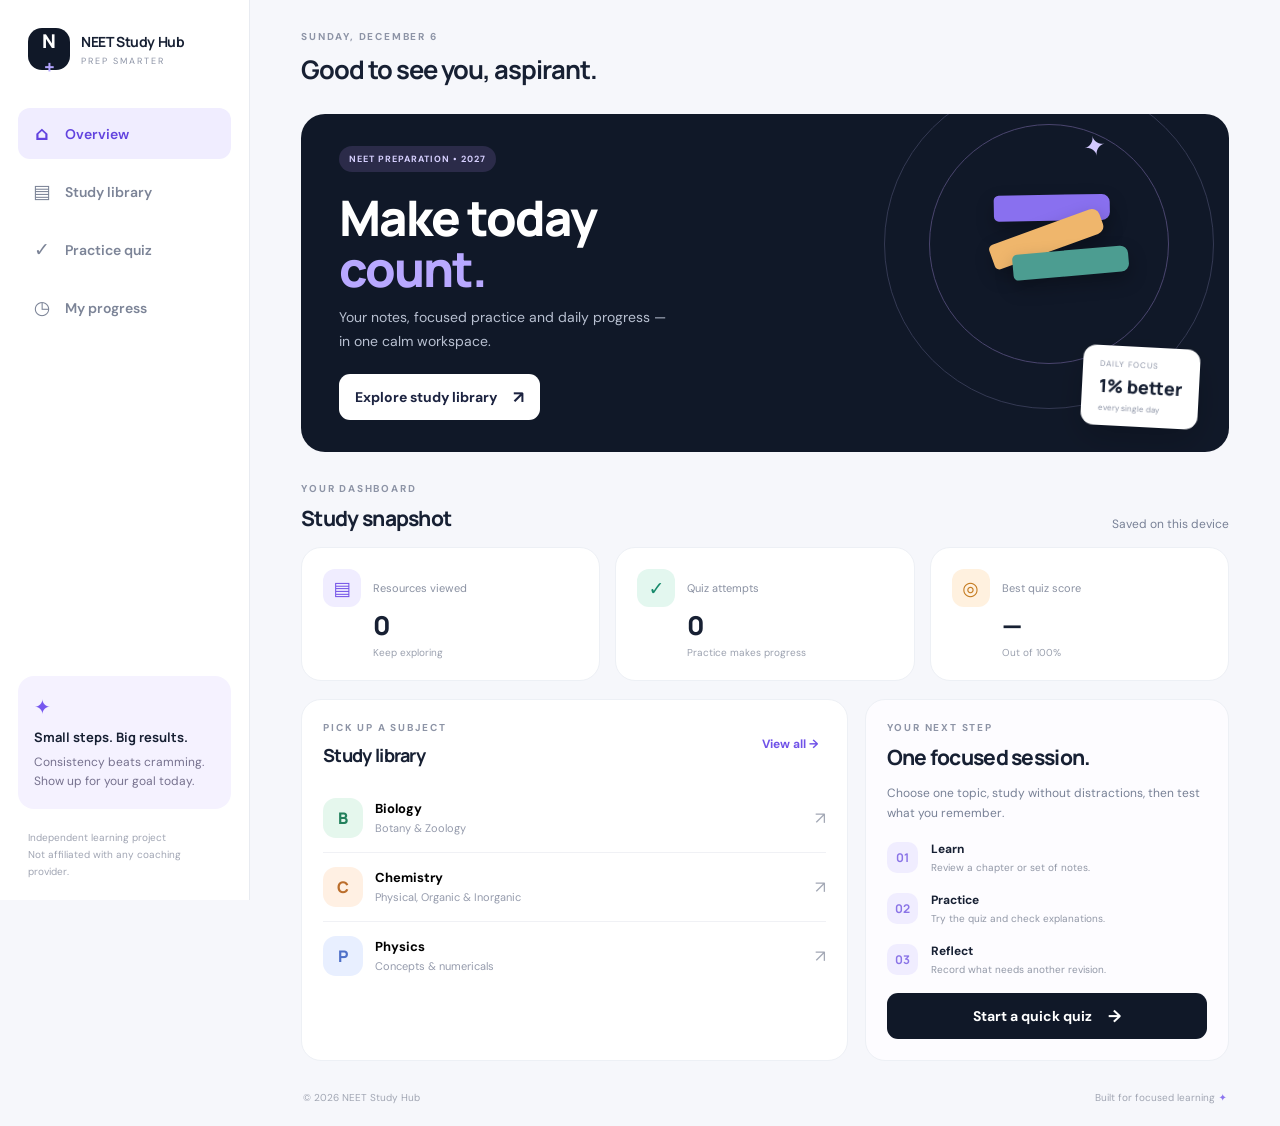
==== index.html @ 1fc7c832 "Add files via upload" ====
<!doctype html>
<html lang="en">
<head>
  <meta charset="utf-8">
  <meta name="viewport" content="width=device-width, initial-scale=1">
  <meta name="theme-color" content="#101828">
  <meta name="description" content="A focused NEET preparation hub for notes, practice and study progress.">
  <title>NEET Study Hub</title>
  <link rel="manifest" href="./manifest.webmanifest">
  <link rel="icon" href="./icon.svg" type="image/svg+xml">
  <link rel="stylesheet" href="./styles.css">
</head>
<body>
  <div class="app-shell">
    <aside class="sidebar">
      <a class="brand" href="#" aria-label="NEET Study Hub home">
        <span class="brand-mark">N<span>+</span></span>
        <span><strong>NEET Study Hub</strong><small>PREP SMARTER</small></span>
      </a>
      <nav class="side-nav" aria-label="Main navigation">
        <button class="nav-link active" data-view="home"><span>⌂</span> Overview</button>
        <button class="nav-link" data-view="library"><span>▤</span> Study library</button>
        <button class="nav-link" data-view="practice"><span>✓</span> Practice quiz</button>
        <button class="nav-link" data-view="progress"><span>◷</span> My progress</button>
      </nav>
      <div class="sidebar-note">
        <span class="note-icon">✦</span>
        <strong>Small steps. Big results.</strong>
        <p>Consistency beats cramming. Show up for your goal today.</p>
      </div>
      <div class="sidebar-footer">Independent learning project<br>Not affiliated with any coaching provider.</div>
    </aside>

    <main class="main">
      <header class="topbar">
        <div>
          <p class="eyebrow" id="today-label">YOUR STUDY SPACE</p>
          <h1 id="page-title">Good to see you, aspirant.</h1>
        </div>
        <button id="install-btn" class="button button-outline hidden" type="button">＋ Install app</button>
      </header>

      <section id="view-home" class="view">
        <div class="hero">
          <div class="hero-content">
            <span class="pill">NEET PREPARATION • 2027</span>
            <h2>Make today<br><em>count.</em></h2>
            <p>Your notes, focused practice and daily progress — in one calm workspace.</p>
            <button class="button button-light" data-go="library">Explore study library <span>↗</span></button>
          </div>
          <div class="hero-art" aria-hidden="true">
            <div class="orbit orbit-one"></div><div class="orbit orbit-two"></div>
            <div class="book-stack"><div class="book book-a"></div><div class="book book-b"></div><div class="book book-c"></div><div class="spark">✦</div></div>
            <div class="floating-card"><span>DAILY FOCUS</span><strong>1% better</strong><small>every single day</small></div>
          </div>
        </div>

        <div class="section-heading">
          <div><p class="eyebrow">YOUR DASHBOARD</p><h2>Study snapshot</h2></div>
          <span class="muted">Saved on this device</span>
        </div>
        <div class="stats-grid">
          <article class="stat-card"><span class="stat-icon purple">▤</span><span class="stat-label">Resources viewed</span><strong id="resources-count">0</strong><small>Keep exploring</small></article>
          <article class="stat-card"><span class="stat-icon green">✓</span><span class="stat-label">Quiz attempts</span><strong id="quiz-count">0</strong><small>Practice makes progress</small></article>
          <article class="stat-card"><span class="stat-icon orange">◎</span><span class="stat-label">Best quiz score</span><strong id="best-score">—</strong><small>Out of 100%</small></article>
        </div>

        <div class="content-grid">
          <section class="panel">
            <div class="panel-heading"><div><p class="eyebrow">PICK UP A SUBJECT</p><h2>Study library</h2></div><button class="text-button" data-go="library">View all →</button></div>
            <div class="subject-list">
              <button class="subject-row" data-subject="Biology"><span class="subject-symbol biology">B</span><span><strong>Biology</strong><small>Botany & Zoology</small></span><span class="row-arrow">↗</span></button>
              <button class="subject-row" data-subject="Chemistry"><span class="subject-symbol chemistry">C</span><span><strong>Chemistry</strong><small>Physical, Organic & Inorganic</small></span><span class="row-arrow">↗</span></button>
              <button class="subject-row" data-subject="Physics"><span class="subject-symbol physics">P</span><span><strong>Physics</strong><small>Concepts & numericals</small></span><span class="row-arrow">↗</span></button>
            </div>
          </section>
          <section class="panel focus-panel">
            <p class="eyebrow">YOUR NEXT STEP</p><h2>One focused session.</h2>
            <p class="muted">Choose one topic, study without distractions, then test what you remember.</p>
            <div class="focus-steps"><span>01</span><p><strong>Learn</strong><small>Review a chapter or set of notes.</small></p></div>
            <div class="focus-steps"><span>02</span><p><strong>Practice</strong><small>Try the quiz and check explanations.</small></p></div>
            <div class="focus-steps"><span>03</span><p><strong>Reflect</strong><small>Record what needs another revision.</small></p></div>
            <button class="button button-dark full" data-go="practice">Start a quick quiz <span>→</span></button>
          </section>
        </div>
      </section>

      <section id="view-library" class="view hidden">
        <div class="page-intro"><p class="eyebrow">LEARN AT YOUR PACE</p><h2>Study library</h2><p>Find notes and resources by subject. Demo entries are placeholders—add only materials you own or are permitted to share.</p></div>
        <div class="library-tools"><label class="search-box"><span>⌕</span><input id="resource-search" type="search" placeholder="Search chapters, notes, topics…" aria-label="Search resources"></label><select id="subject-filter" aria-label="Filter by subject"><option value="All">All subjects</option><option>Biology</option><option>Chemistry</option><option>Physics</option></select></div>
        <div id="resource-grid" class="resource-grid"></div>
        <div class="admin-hint"><strong>Want to add your own resources?</strong><p>This starter keeps demo resource details in <code>app.js</code>. In the next version, we can connect a secure admin upload panel and cloud storage.</p></div>
      </section>

      <section id="view-practice" class="view hidden">
        <div class="page-intro"><p class="eyebrow">CHECK YOUR UNDERSTANDING</p><h2>Practice quiz</h2><p>A short sample quiz with instant feedback. Questions are illustrative starter content, not an official NEET paper.</p></div>
        <div class="quiz-layout">
          <div class="panel quiz-panel">
            <div class="quiz-top"><span class="pill pill-soft" id="question-count">QUESTION 1 OF 3</span><span class="muted" id="quiz-progress-text">0 answered</span></div>
            <div class="progress-track"><div id="quiz-progress-bar"></div></div>
            <div id="quiz-area"></div>
          </div>
          <aside class="panel quiz-aside"><span class="stat-icon purple">✦</span><h3>Learn from every answer</h3><p class="muted">Read the explanation after answering. Understanding why an option is correct is more useful than memorising a score.</p><div class="quiz-rule"><span>+4</span> Correct answer</div><div class="quiz-rule"><span>−1</span> Incorrect answer</div><div class="quiz-rule"><span>0</span> Unanswered</div><p class="tiny muted">Scoring shown for practice only; adjust it to match the current exam pattern when creating your own test.</p></aside>
        </div>
      </section>

      <section id="view-progress" class="view hidden">
        <div class="page-intro"><p class="eyebrow">YOUR PERSONAL RECORD</p><h2>My progress</h2><p>Your demo progress is stored locally in this browser. It is not synced across devices yet.</p></div>
        <div class="stats-grid">
          <article class="stat-card"><span class="stat-label">Resources viewed</span><strong id="progress-resources">0</strong><small>Unique resources opened</small></article>
          <article class="stat-card"><span class="stat-label">Quiz attempts</span><strong id="progress-quizzes">0</strong><small>Completed quizzes</small></article>
          <article class="stat-card"><span class="stat-label">Best score</span><strong id="progress-best">—</strong><small>Highest practice score</small></article>
        </div>
        <section class="panel progress-panel"><div class="panel-heading"><div><p class="eyebrow">RECENT ACTIVITY</p><h2>Keep the streak going</h2></div><button id="reset-progress" class="text-button danger">Reset local progress</button></div><div id="activity-list" class="activity-list"></div></section>
      </section>

      <footer class="footer"><span>© <span id="year"></span> NEET Study Hub</span><span>Built for focused learning <b>✦</b></span></footer>
    </main>
  </div>
  <div id="toast" class="toast" role="status" aria-live="polite"></div>
  <script src="./app.js"></script>
</body>
</html>
---- styles.css ----
@import url('https://fonts.googleapis.com/css2?family=DM+Sans:wght@400;500;600;700&family=Manrope:wght@400;500;600;700;800&display=swap');
:root{--ink:#172033;--muted:#788196;--line:#e8ebf1;--paper:#f6f7fb;--purple:#7657ef;--navy:#101828;--green:#16896a;--radius:20px}
*{box-sizing:border-box}body{margin:0;background:var(--paper);color:var(--ink);font-family:'DM Sans',system-ui,sans-serif;font-size:14px}button,input,select{font:inherit}button{cursor:pointer}.app-shell{min-height:100vh;display:grid;grid-template-columns:250px minmax(0,1fr)}.sidebar{background:#fff;border-right:1px solid var(--line);padding:28px 18px 20px;display:flex;flex-direction:column;position:sticky;top:0;height:100vh}.brand{display:flex;align-items:center;gap:11px;text-decoration:none;color:var(--ink);padding:0 10px 38px}.brand-mark{width:42px;height:42px;border-radius:14px;background:var(--navy);color:#fff;display:grid;place-items:center;font-family:Manrope;font-size:19px;font-weight:800;position:relative}.brand-mark span{color:#b4a5ff}.brand strong{display:block;font-family:Manrope;font-size:14px;letter-spacing:-.4px}.brand small{display:block;font-size:9px;letter-spacing:2px;color:#8c93a5;margin-top:4px}.side-nav{display:grid;gap:7px}.nav-link{border:0;background:transparent;color:#7c8497;text-align:left;padding:13px 14px;border-radius:12px;display:flex;align-items:center;gap:13px;font-weight:600}.nav-link span{font-size:19px;width:20px;text-align:center}.nav-link:hover,.nav-link.active{background:#f0edff;color:#6243df}.sidebar-note{margin-top:auto;padding:18px 16px;background:#f5f2ff;border-radius:16px}.note-icon{color:var(--purple);font-size:20px}.sidebar-note strong{display:block;margin-top:8px;font-family:Manrope;font-size:13px}.sidebar-note p{font-size:12px;line-height:1.6;color:#76718e;margin:7px 0 0}.sidebar-footer{font-size:10px;line-height:1.7;color:#a0a5b3;padding:20px 10px 0}.main{min-width:0;padding:30px clamp(20px,4vw,58px) 22px;max-width:1600px;width:100%;margin:auto}.topbar{display:flex;justify-content:space-between;align-items:center;margin-bottom:27px;gap:14px}.eyebrow{font-size:10px;font-weight:700;letter-spacing:1.8px;color:#8d94a6;margin:0 0 9px}.topbar h1{font:700 clamp(21px,2vw,27px) Manrope;margin:0;letter-spacing:-1px}.hero{background:var(--navy);border-radius:24px;min-height:265px;padding:32px 38px;color:#fff;display:flex;position:relative;overflow:hidden}.hero-content{position:relative;z-index:2;max-width:420px}.pill{display:inline-flex;align-items:center;border-radius:100px;padding:7px 10px;background:#2b2b49;color:#d7d0ff;font-size:9px;font-weight:700;letter-spacing:1px}.hero h2{font:800 clamp(34px,4vw,49px)/1.05 Manrope;letter-spacing:-2px;margin:20px 0 11px}.hero h2 em{color:#b8a8ff;font-style:normal}.hero p{color:#b8c0d1;line-height:1.7;max-width:340px;margin:0 0 21px}.button{border:0;border-radius:11px;padding:12px 16px;font-weight:700;display:inline-flex;align-items:center;gap:16px;justify-content:center;transition:transform .15s,opacity .15s}.button:hover{transform:translateY(-1px)}.button-light{background:#fff;color:#1c2340}.button-dark{background:var(--navy);color:#fff}.button-outline{background:#fff;border:1px solid var(--line);color:var(--ink)}.button span{font-size:17px}.full{width:100%;margin-top:17px}.hero-art{position:absolute;inset:0 0 0 48%;overflow:hidden}.orbit{position:absolute;border:1px solid #343953;border-radius:50%;width:330px;height:330px;top:-35px;right:15px}.orbit-two{width:240px;height:240px;top:10px;right:60px;border-color:#4a456e}.book-stack{position:absolute;top:60px;right:100px;width:140px;height:130px;transform:rotate(-13deg)}.book{position:absolute;width:116px;height:26px;border-radius:5px 8px 8px 5px;box-shadow:0 8px 18px #0004}.book-a{background:#8970ef;top:20px;left:12px;transform:rotate(12deg)}.book-b{background:#efb66c;top:49px;left:0;transform:rotate(-7deg)}.book-c{background:#4c9d91;top:78px;left:18px;transform:rotate(8deg)}.spark{position:absolute;top:-35px;right:3px;color:#d4c9ff;font-size:27px}.floating-card{position:absolute;right:30px;bottom:25px;background:#fff;color:var(--ink);border-radius:13px;padding:13px 17px;box-shadow:0 12px 35px #0003;transform:rotate(3deg)}.floating-card span,.floating-card small{display:block;font-size:8px;letter-spacing:1px;color:#8c93a5}.floating-card strong{display:block;font:800 18px Manrope;margin:5px 0}.floating-card small{letter-spacing:0}.section-heading,.panel-heading{display:flex;align-items:end;justify-content:space-between;gap:15px}.section-heading{margin:30px 0 15px}.section-heading h2,.panel h2,.page-intro h2{font:750 21px Manrope;letter-spacing:-.7px;margin:0}.muted{color:var(--muted);font-size:12px}.stats-grid{display:grid;grid-template-columns:repeat(3,minmax(0,1fr));gap:15px}.stat-card,.panel{background:#fff;border:1px solid #edf0f5;border-radius:var(--radius);padding:21px}.stat-card{display:grid;grid-template-columns:38px 1fr;column-gap:12px;align-items:center}.stat-icon{width:38px;height:38px;border-radius:12px;display:grid;place-items:center;font-size:19px}.purple{background:#f0edff;color:#7757e8}.green{background:#e3f7ef;color:#16896a}.orange{background:#fff1df;color:#c47b20}.stat-label{font-size:11px;color:#8a91a2}.stat-card strong{font:800 26px Manrope;grid-column:2;line-height:1.2;margin-top:3px}.stat-card small{font-size:10px;color:#9ba1af;grid-column:2;margin-top:4px}.content-grid{display:grid;grid-template-columns:1.2fr .8fr;gap:17px;margin-top:18px}.panel-heading{align-items:center;margin-bottom:17px}.panel-heading h2{font-size:18px}.text-button{border:0;background:transparent;color:#7052e8;font-weight:700;font-size:12px;padding:8px}.subject-list{display:grid}.subject-row{border:0;border-top:1px solid #f0f1f5;background:#fff;padding:14px 0;display:flex;align-items:center;gap:12px;text-align:left}.subject-row:first-child{border-top:0}.subject-symbol{width:40px;height:40px;border-radius:13px;display:grid;place-items:center;font:800 16px Manrope}.biology{background:#e5f7ed;color:#23805c}.chemistry{background:#fff0e3;color:#bb6e2c}.physics{background:#e8efff;color:#4e70c8}.subject-row strong,.subject-row small{display:block}.subject-row strong{font-size:13px}.subject-row small{font-size:11px;color:#959bac;margin-top:4px}.row-arrow{margin-left:auto;color:#a3a8b5;font-size:17px}.focus-panel{background:#fdfcff}.focus-panel h2{font-size:21px;margin:4px 0 9px}.focus-panel>p:not(.eyebrow){line-height:1.7}.focus-steps{display:flex;align-items:center;gap:13px;margin-top:18px}.focus-steps>span{font:700 12px Manrope;color:#8a74e7;background:#f0edff;width:31px;height:31px;display:grid;place-items:center;border-radius:10px}.focus-steps p{margin:0}.focus-steps strong,.focus-steps small{display:block}.focus-steps strong{font-size:12px}.focus-steps small{font-size:10px;color:#9298a7;margin-top:4px}.footer{display:flex;justify-content:space-between;gap:12px;color:#a1a6b3;font-size:10px;padding:30px 2px 0}.footer b{color:#8c75ee}.hidden{display:none!important}.page-intro{margin:8px 0 23px}.page-intro h2{font-size:30px;letter-spacing:-1.2px}.page-intro>p:last-child{color:#858da0;line-height:1.7;max-width:650px}.library-tools{display:flex;gap:12px;margin-bottom:18px}.search-box{display:flex;align-items:center;gap:10px;background:#fff;border:1px solid var(--line);border-radius:12px;padding:0 14px;flex:1;color:#858da0}.search-box input{border:0;outline:0;width:100%;padding:13px 0;background:transparent;color:var(--ink)}select{background:#fff;border:1px solid var(--line);border-radius:12px;padding:0 14px;color:#606a7f}.resource-grid{display:grid;grid-template-columns:repeat(3,minmax(0,1fr));gap:15px}.resource-card{background:#fff;border:1px solid #edf0f5;border-radius:17px;padding:19px;display:flex;flex-direction:column;min-height:210px}.resource-card .resource-icon{width:43px;height:43px;border-radius:13px;display:grid;place-items:center;font-size:20px;background:#f0edff;color:#7556e8;margin-bottom:18px}.resource-card h3{font:700 15px Manrope;margin:0 0 7px}.resource-card p{color:#858da0;font-size:12px;line-height:1.6;margin:0 0 15px}.resource-meta{display:flex;justify-content:space-between;align-items:center;margin-top:auto;padding-top:10px}.tag{background:#f2f4f8;color:#6f788c;border-radius:100px;padding:5px 8px;font-size:9px;font-weight:700}.resource-open{border:0;background:transparent;color:#6f50e5;font-size:12px;font-weight:700}.admin-hint{background:#eeefff;border-radius:14px;padding:17px 20px;margin-top:20px;color:#4c4775}.admin-hint p{font-size:12px;line-height:1.6;margin:6px 0 0}.admin-hint code{background:#fff;padding:2px 5px;border-radius:5px}.quiz-layout{display:grid;grid-template-columns:minmax(0,1fr) 260px;gap:16px}.quiz-panel{padding:26px}.quiz-top{display:flex;justify-content:space-between;align-items:center}.pill-soft{background:#f0edff;color:#6f50df}.progress-track{height:5px;background:#eff0f5;border-radius:10px;margin:15px 0 25px;overflow:hidden}.progress-track div{height:100%;background:#8062ed;width:0;transition:width .2s}.question-kicker{font-size:11px;color:#8a91a3;font-weight:700;letter-spacing:1px}.question-title{font:750 21px/1.5 Manrope;margin:12px 0 22px;letter-spacing:-.5px}.option-list{display:grid;gap:10px}.option-button{border:1px solid #e8ebf1;background:#fff;border-radius:12px;padding:13px 15px;display:flex;align-items:center;gap:12px;text-align:left;color:#333c50}.option-button .option-letter{width:28px;height:28px;border-radius:9px;background:#f4f5f9;display:grid;place-items:center;font-weight:700;font-size:11px}.option-button:hover{border-color:#a99af6}.option-button.selected{border-color:#8062ed;background:#f6f3ff}.option-button.correct{border-color:#52b58c;background:#edfbf4}.option-button.incorrect{border-color:#e28d8d;background:#fff2f2}.explanation{margin-top:17px;background:#f6f7fb;border-radius:12px;padding:14px;font-size:12px;line-height:1.7;color:#6c7487}.quiz-actions{display:flex;justify-content:space-between;gap:10px;margin-top:20px}.quiz-aside h3{font:750 17px Manrope;margin:16px 0 9px}.quiz-aside p{line-height:1.7}.quiz-rule{border-top:1px solid #f0f1f5;padding:12px 0;color:#7b8395;font-size:12px}.quiz-rule span{font-weight:800;color:#1d2940;display:inline-block;width:42px}.tiny{font-size:10px!important}.progress-panel{margin-top:18px}.activity-list{display:grid}.activity-item{display:flex;gap:12px;align-items:center;padding:14px 0;border-top:1px solid #f0f1f5}.activity-item:first-child{border-top:0}.activity-dot{width:34px;height:34px;border-radius:11px;background:#f0edff;color:#7355e6;display:grid;place-items:center}.activity-item strong,.activity-item small{display:block}.activity-item strong{font-size:12px}.activity-item small{font-size:10px;color:#9097a7;margin-top:4px}.danger{color:#c44e5b}.toast{position:fixed;bottom:22px;left:50%;transform:translate(-50%,20px);opacity:0;pointer-events:none;background:#172033;color:#fff;padding:12px 18px;border-radius:12px;box-shadow:0 10px 35px #0002;transition:.2s;z-index:20;font-size:12px}.toast.show{opacity:1;transform:translate(-50%,0)}.empty-state{grid-column:1/-1;background:#fff;border:1px dashed #dfe3ed;border-radius:16px;padding:30px;text-align:center;color:#858da0}
@media(max-width:1050px){.app-shell{grid-template-columns:210px minmax(0,1fr)}.sidebar{padding-inline:12px}.hero-art{left:45%;opacity:.8}.content-grid{grid-template-columns:1fr}.resource-grid{grid-template-columns:repeat(2,minmax(0,1fr))}}
@media(max-width:760px){.app-shell{display:block}.sidebar{height:auto;position:sticky;z-index:10;top:0;padding:11px 14px;border-right:0;border-bottom:1px solid var(--line);display:block}.brand{padding:0;gap:9px}.brand-mark{width:36px;height:36px;border-radius:11px}.brand strong{font-size:13px}.brand small{font-size:8px}.side-nav{display:flex;overflow:auto;gap:5px;padding-top:11px}.nav-link{white-space:nowrap;padding:9px 11px;font-size:11px;gap:7px}.nav-link span{font-size:15px;width:auto}.sidebar-note,.sidebar-footer{display:none}.main{padding:22px 15px}.topbar{margin-bottom:20px}.topbar h1{font-size:21px}.hero{padding:25px 23px;min-height:270px}.hero-content{max-width:100%}.hero h2{font-size:38px}.hero p{max-width:290px;font-size:12px}.hero-art{left:48%;opacity:.25}.floating-card{display:none}.stats-grid{gap:9px}.stat-card{padding:13px 10px;grid-template-columns:1fr;gap:7px;border-radius:15px}.stat-icon{width:31px;height:31px;font-size:15px}.stat-label{font-size:10px;min-height:26px}.stat-card strong,.stat-card small{grid-column:1}.stat-card strong{font-size:22px}.stat-card small{font-size:9px}.section-heading{margin-top:24px}.section-heading h2{font-size:19px}.section-heading>.muted{display:none}.panel{padding:17px;border-radius:17px}.content-grid{gap:12px}.resource-grid{grid-template-columns:1fr}.resource-card{min-height:185px}.library-tools{flex-direction:column}.search-box{min-height:44px}select{height:44px}.quiz-layout{grid-template-columns:1fr}.quiz-aside{order:2}.quiz-panel{padding:18px}.question-title{font-size:18px}.page-intro h2{font-size:27px}.footer{padding-top:23px}.footer span:last-child{display:none}}
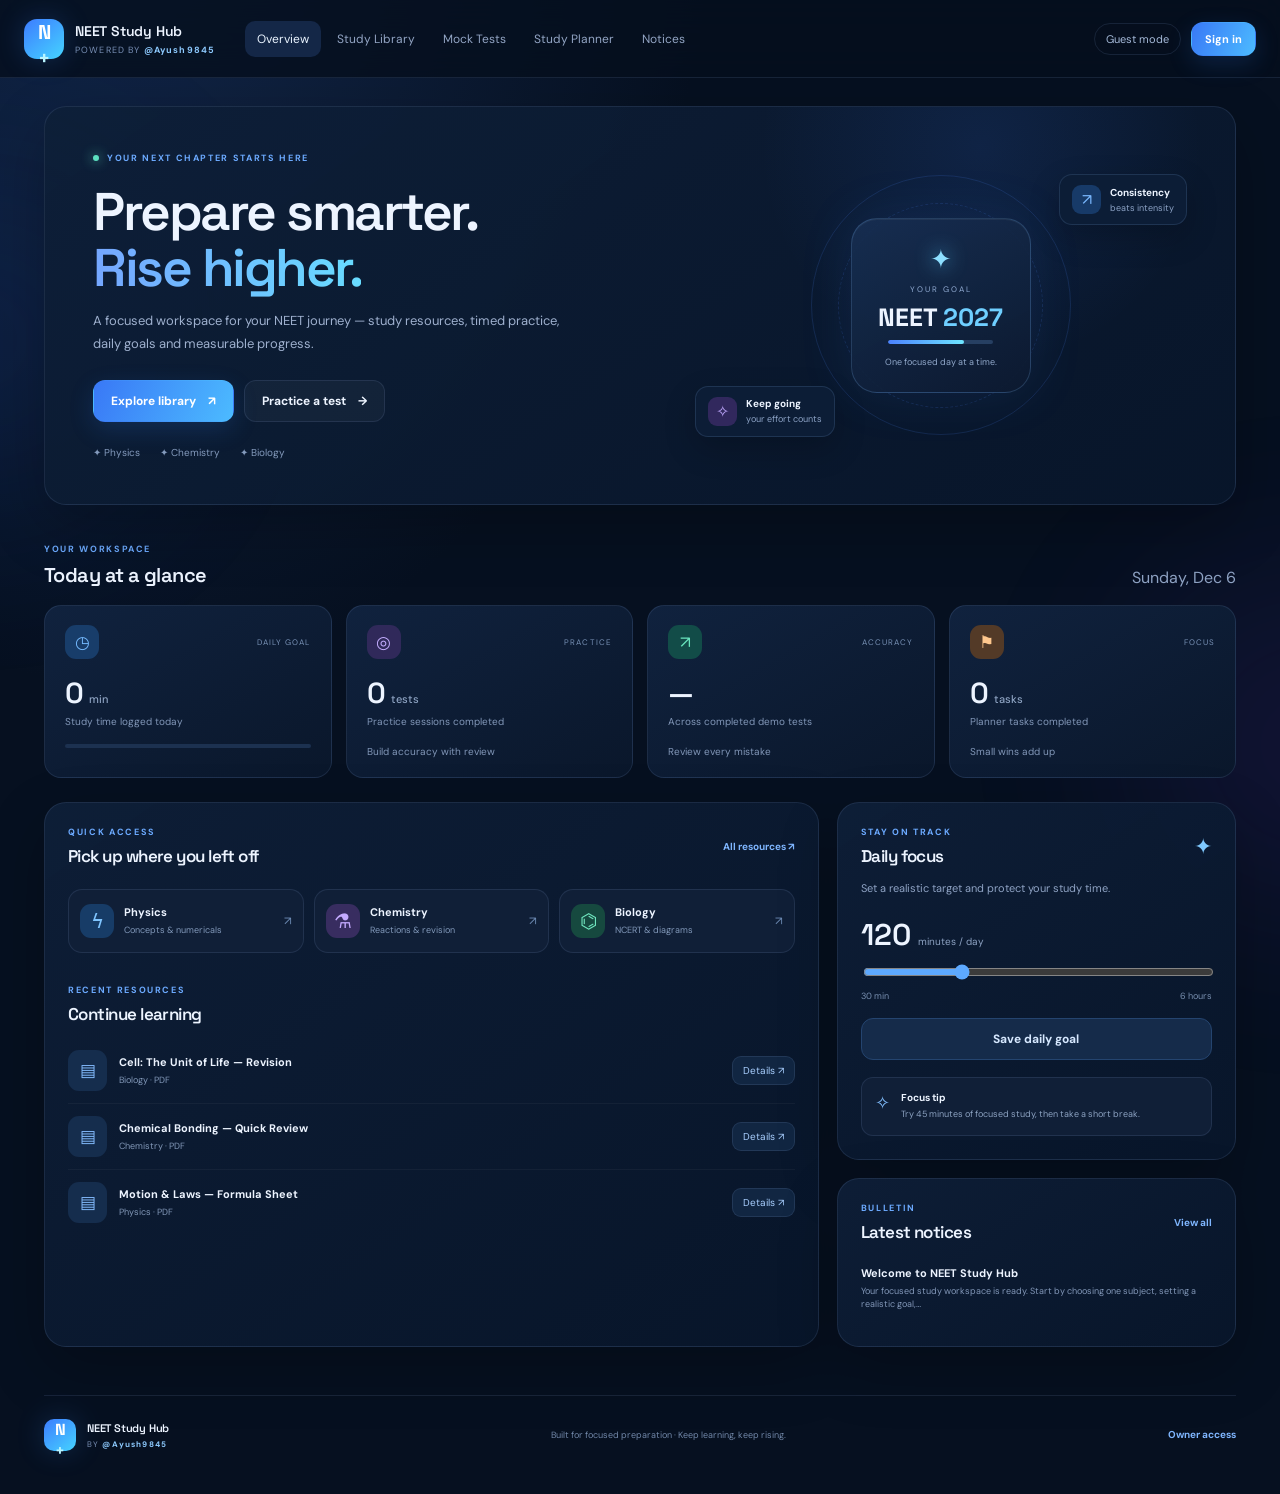
==== commit 679b0dff: "Add files via upload" ====
--- a/index.html
+++ b/index.html
@@ -2,122 +2,110 @@
 <html lang="en">
 <head>
   <meta charset="utf-8">
-  <meta name="viewport" content="width=device-width, initial-scale=1">
-  <meta name="theme-color" content="#101828">
-  <meta name="description" content="A focused NEET preparation hub for notes, practice and study progress.">
-  <title>NEET Study Hub</title>
-  <link rel="manifest" href="./manifest.webmanifest">
-  <link rel="icon" href="./icon.svg" type="image/svg+xml">
-  <link rel="stylesheet" href="./styles.css">
+  <meta name="viewport" content="width=device-width, initial-scale=1, viewport-fit=cover">
+  <meta name="theme-color" content="#071225">
+  <meta name="description" content="NEET Study Hub — resources, mock tests, planning and progress.">
+  <title>NEET Study Hub | @Ayush9845</title>
+  <link rel="manifest" href="/manifest.webmanifest">
+  <link rel="icon" href="/icon.svg" type="image/svg+xml">
+  <link rel="stylesheet" href="/styles.css">
 </head>
 <body>
-  <div class="app-shell">
-    <aside class="sidebar">
-      <a class="brand" href="#" aria-label="NEET Study Hub home">
-        <span class="brand-mark">N<span>+</span></span>
-        <span><strong>NEET Study Hub</strong><small>PREP SMARTER</small></span>
-      </a>
-      <nav class="side-nav" aria-label="Main navigation">
-        <button class="nav-link active" data-view="home"><span>⌂</span> Overview</button>
-        <button class="nav-link" data-view="library"><span>▤</span> Study library</button>
-        <button class="nav-link" data-view="practice"><span>✓</span> Practice quiz</button>
-        <button class="nav-link" data-view="progress"><span>◷</span> My progress</button>
-      </nav>
-      <div class="sidebar-note">
-        <span class="note-icon">✦</span>
-        <strong>Small steps. Big results.</strong>
-        <p>Consistency beats cramming. Show up for your goal today.</p>
+  <div class="ambient ambient-a"></div><div class="ambient ambient-b"></div>
+  <header class="topbar">
+    <a class="brand" href="#" aria-label="NEET Study Hub home">
+      <span class="brand-mark">N<span>+</span></span>
+      <span><strong>NEET Study Hub</strong><small>POWERED BY <b>@Ayush9845</b></small></span>
+    </a>
+    <button id="mobileMenu" class="icon-btn mobile-menu" aria-label="Open navigation">☰</button>
+    <nav id="nav" class="nav">
+      <button class="nav-link active" data-view="dashboard">Overview</button>
+      <button class="nav-link" data-view="library">Study Library</button>
+      <button class="nav-link" data-view="tests">Mock Tests</button>
+      <button class="nav-link" data-view="planner">Study Planner</button>
+      <button class="nav-link" data-view="notices">Notices</button>
+    </nav>
+    <div class="top-actions"><span id="userPill" class="user-pill">Guest mode</span><button id="authBtn" class="btn btn-primary btn-sm">Sign in</button></div>
+  </header>
+
+  <main class="shell">
+    <section class="hero panel">
+      <div class="hero-copy">
+        <div class="eyebrow"><span class="live-dot"></span> YOUR NEXT CHAPTER STARTS HERE</div>
+        <h1>Prepare smarter.<br><span>Rise higher.</span></h1>
+        <p>A focused workspace for your NEET journey — study resources, timed practice, daily goals and measurable progress.</p>
+        <div class="hero-actions"><button class="btn btn-primary" data-go="library">Explore library <span>↗</span></button><button class="btn btn-ghost" data-go="tests">Practice a test <span>→</span></button></div>
+        <div class="hero-meta"><span>✦ Physics</span><span>✦ Chemistry</span><span>✦ Biology</span></div>
       </div>
-      <div class="sidebar-footer">Independent learning project<br>Not affiliated with any coaching provider.</div>
-    </aside>
+      <div class="hero-visual">
+        <div class="orbit orbit-one"></div><div class="orbit orbit-two"></div>
+        <div class="core-card"><div class="core-symbol">✦</div><div class="core-label">YOUR GOAL</div><div class="core-number">NEET <span>2027</span></div><div class="core-line"><span></span></div><small>One focused day at a time.</small></div>
+        <div class="float-chip chip-top"><span class="chip-icon blue">↗</span><span><b>Consistency</b><small>beats intensity</small></span></div>
+        <div class="float-chip chip-bottom"><span class="chip-icon violet">✧</span><span><b>Keep going</b><small>your effort counts</small></span></div>
+      </div>
+    </section>
 
-    <main class="main">
-      <header class="topbar">
-        <div>
-          <p class="eyebrow" id="today-label">YOUR STUDY SPACE</p>
-          <h1 id="page-title">Good to see you, aspirant.</h1>
+    <section class="section-head"><div><div class="eyebrow">YOUR WORKSPACE</div><h2>Today at a glance</h2></div><span class="muted" id="todayLabel"></span></section>
+    <section class="stats-grid">
+      <article class="stat-card"><div class="stat-top"><span class="stat-icon blue">◷</span><span class="trend">DAILY GOAL</span></div><div class="stat-value"><span id="studyMinutes">0</span><small>min</small></div><div class="stat-caption">Study time logged today</div><div class="mini-progress"><span id="goalProgress"></span></div></article>
+      <article class="stat-card"><div class="stat-top"><span class="stat-icon purple">◎</span><span class="trend">PRACTICE</span></div><div class="stat-value"><span id="testsTaken">0</span><small>tests</small></div><div class="stat-caption">Practice sessions completed</div><div class="stat-foot">Build accuracy with review</div></article>
+      <article class="stat-card"><div class="stat-top"><span class="stat-icon green">↗</span><span class="trend">ACCURACY</span></div><div class="stat-value"><span id="accuracy">—</span><small id="accuracySuffix"></small></div><div class="stat-caption">Across completed demo tests</div><div class="stat-foot">Review every mistake</div></article>
+      <article class="stat-card"><div class="stat-top"><span class="stat-icon orange">⚑</span><span class="trend">FOCUS</span></div><div class="stat-value"><span id="tasksDone">0</span><small>tasks</small></div><div class="stat-caption">Planner tasks completed</div><div class="stat-foot">Small wins add up</div></article>
+    </section>
+
+    <section class="content-grid">
+      <article class="panel main-panel">
+        <div class="panel-heading"><div><div class="eyebrow">QUICK ACCESS</div><h2>Pick up where you left off</h2></div><button class="text-btn" data-go="library">All resources ↗</button></div>
+        <div class="subject-grid">
+          <button class="subject-card physics" data-subject="Physics"><span class="subject-glyph">ϟ</span><span><b>Physics</b><small>Concepts & numericals</small></span><span class="subject-arrow">↗</span></button>
+          <button class="subject-card chemistry" data-subject="Chemistry"><span class="subject-glyph">⚗</span><span><b>Chemistry</b><small>Reactions & revision</small></span><span class="subject-arrow">↗</span></button>
+          <button class="subject-card biology" data-subject="Biology"><span class="subject-glyph">⌬</span><span><b>Biology</b><small>NCERT & diagrams</small></span><span class="subject-arrow">↗</span></button>
         </div>
-        <button id="install-btn" class="button button-outline hidden" type="button">＋ Install app</button>
-      </header>
+        <div class="panel-heading lower-heading"><div><div class="eyebrow">RECENT RESOURCES</div><h2>Continue learning</h2></div></div>
+        <div id="recentResources" class="resource-list"></div>
+      </article>
+      <aside class="side-stack">
+        <article class="panel focus-panel"><div class="panel-heading"><div><div class="eyebrow">STAY ON TRACK</div><h2>Daily focus</h2></div><span class="sparkle">✦</span></div><p class="muted">Set a realistic target and protect your study time.</p><div class="goal-number"><strong id="goalText">120</strong><span>minutes / day</span></div><input id="goalSlider" type="range" min="30" max="360" step="15" value="120" aria-label="Daily study goal"><div class="range-labels"><span>30 min</span><span>6 hours</span></div><button id="saveGoal" class="btn btn-secondary full">Save daily goal</button><div class="focus-tip"><span>✧</span><span><b>Focus tip</b><small>Try 45 minutes of focused study, then take a short break.</small></span></div></article>
+        <article class="panel notice-panel"><div class="panel-heading"><div><div class="eyebrow">BULLETIN</div><h2>Latest notices</h2></div><button class="text-btn" data-go="notices">View all</button></div><div id="noticePreview"></div></article>
+      </aside>
+    </section>
 
-      <section id="view-home" class="view">
-        <div class="hero">
-          <div class="hero-content">
-            <span class="pill">NEET PREPARATION • 2027</span>
-            <h2>Make today<br><em>count.</em></h2>
-            <p>Your notes, focused practice and daily progress — in one calm workspace.</p>
-            <button class="button button-light" data-go="library">Explore study library <span>↗</span></button>
-          </div>
-          <div class="hero-art" aria-hidden="true">
-            <div class="orbit orbit-one"></div><div class="orbit orbit-two"></div>
-            <div class="book-stack"><div class="book book-a"></div><div class="book book-b"></div><div class="book book-c"></div><div class="spark">✦</div></div>
-            <div class="floating-card"><span>DAILY FOCUS</span><strong>1% better</strong><small>every single day</small></div>
-          </div>
-        </div>
+    <section id="view-library" class="view-section hidden">
+      <div class="section-head"><div><div class="eyebrow">LEARN AT YOUR PACE</div><h2>Study library</h2><p class="muted">Browse authorized notes, books and lecture resources.</p></div><button id="adminUploadBtn" class="btn btn-secondary hidden">＋ Add resource</button></div>
+      <div class="filter-bar"><label class="searchbox"><span>⌕</span><input id="resourceSearch" placeholder="Search resources..." type="search"></label><select id="subjectFilter" aria-label="Filter by subject"><option value="all">All subjects</option><option>Physics</option><option>Chemistry</option><option>Biology</option><option>General</option></select><select id="typeFilter" aria-label="Filter by type"><option value="all">All formats</option><option value="pdf">PDF</option><option value="epub">EPUB</option><option value="video">Video</option><option value="link">Link</option></select></div>
+      <div id="libraryGrid" class="library-grid"></div>
+      <div id="emptyLibrary" class="empty-state hidden"><span>⌕</span><h3>No resources found</h3><p>Try another search or filter. Owner-uploaded resources will appear here.</p></div>
+    </section>
 
-        <div class="section-heading">
-          <div><p class="eyebrow">YOUR DASHBOARD</p><h2>Study snapshot</h2></div>
-          <span class="muted">Saved on this device</span>
-        </div>
-        <div class="stats-grid">
-          <article class="stat-card"><span class="stat-icon purple">▤</span><span class="stat-label">Resources viewed</span><strong id="resources-count">0</strong><small>Keep exploring</small></article>
-          <article class="stat-card"><span class="stat-icon green">✓</span><span class="stat-label">Quiz attempts</span><strong id="quiz-count">0</strong><small>Practice makes progress</small></article>
-          <article class="stat-card"><span class="stat-icon orange">◎</span><span class="stat-label">Best quiz score</span><strong id="best-score">—</strong><small>Out of 100%</small></article>
-        </div>
+    <section id="view-tests" class="view-section hidden">
+      <div class="section-head"><div><div class="eyebrow">PRACTICE WITH PURPOSE</div><h2>Mock test centre</h2><p class="muted">Start with the included sample quiz. Add your own question bank as you grow.</p></div></div>
+      <div class="test-layout"><article class="panel test-intro"><div class="test-emblem">✦</div><div class="eyebrow">QUICK PRACTICE</div><h2>NEET warm-up</h2><p class="muted">A short sample set to demonstrate question navigation, scoring and answer review.</p><div class="test-facts"><span>◷ <b>5 questions</b></span><span>◎ <b>Mixed subjects</b></span><span>✓ <b>Instant review</b></span></div><button id="startTest" class="btn btn-primary">Start practice test →</button><p class="fine-print">Sample questions are illustrative, not an official NEET paper.</p></article><article class="panel test-history"><div class="panel-heading"><div><div class="eyebrow">YOUR ACTIVITY</div><h2>Recent attempts</h2></div></div><div id="testHistory"></div></article></div>
+      <div id="quizPanel" class="panel quiz-panel hidden"></div>
+    </section>
 
-        <div class="content-grid">
-          <section class="panel">
-            <div class="panel-heading"><div><p class="eyebrow">PICK UP A SUBJECT</p><h2>Study library</h2></div><button class="text-button" data-go="library">View all →</button></div>
-            <div class="subject-list">
-              <button class="subject-row" data-subject="Biology"><span class="subject-symbol biology">B</span><span><strong>Biology</strong><small>Botany & Zoology</small></span><span class="row-arrow">↗</span></button>
-              <button class="subject-row" data-subject="Chemistry"><span class="subject-symbol chemistry">C</span><span><strong>Chemistry</strong><small>Physical, Organic & Inorganic</small></span><span class="row-arrow">↗</span></button>
-              <button class="subject-row" data-subject="Physics"><span class="subject-symbol physics">P</span><span><strong>Physics</strong><small>Concepts & numericals</small></span><span class="row-arrow">↗</span></button>
-            </div>
-          </section>
-          <section class="panel focus-panel">
-            <p class="eyebrow">YOUR NEXT STEP</p><h2>One focused session.</h2>
-            <p class="muted">Choose one topic, study without distractions, then test what you remember.</p>
-            <div class="focus-steps"><span>01</span><p><strong>Learn</strong><small>Review a chapter or set of notes.</small></p></div>
-            <div class="focus-steps"><span>02</span><p><strong>Practice</strong><small>Try the quiz and check explanations.</small></p></div>
-            <div class="focus-steps"><span>03</span><p><strong>Reflect</strong><small>Record what needs another revision.</small></p></div>
-            <button class="button button-dark full" data-go="practice">Start a quick quiz <span>→</span></button>
-          </section>
-        </div>
-      </section>
+    <section id="view-planner" class="view-section hidden">
+      <div class="section-head"><div><div class="eyebrow">MAKE IT HAPPEN</div><h2>Study planner</h2><p class="muted">Plan the next action, then mark it done.</p></div></div>
+      <div class="planner-layout"><article class="panel"><div class="panel-heading"><div><div class="eyebrow">TODAY'S PLAN</div><h2>Your task list</h2></div><span id="taskCount" class="user-pill">0 tasks</span></div><form id="taskForm" class="task-form"><input id="taskInput" required maxlength="120" placeholder="e.g. Revise human physiology"><select id="taskSubject"><option>Biology</option><option>Physics</option><option>Chemistry</option><option>General</option></select><button class="btn btn-primary" type="submit">Add task</button></form><div id="taskList" class="task-list"></div></article><article class="panel analytics-panel"><div class="eyebrow">YOUR CONSISTENCY</div><h2>Study activity</h2><p class="muted">Your saved study minutes and completed tasks.</p><div id="activityBars" class="activity-bars"></div><div class="analytics-note"><span class="stat-icon blue">↗</span><span><b>Progress over perfection</b><small>Your progress is saved on this device until you sign in to sync it.</small></span></div><form id="logStudyForm" class="log-form"><label for="logMinutes">Log a study session</label><div><input id="logMinutes" type="number" min="5" max="600" value="45" required><span>minutes</span><button class="btn btn-secondary" type="submit">Add session</button></div></form></article></div>
+    </section>
 
-      <section id="view-library" class="view hidden">
-        <div class="page-intro"><p class="eyebrow">LEARN AT YOUR PACE</p><h2>Study library</h2><p>Find notes and resources by subject. Demo entries are placeholders—add only materials you own or are permitted to share.</p></div>
-        <div class="library-tools"><label class="search-box"><span>⌕</span><input id="resource-search" type="search" placeholder="Search chapters, notes, topics…" aria-label="Search resources"></label><select id="subject-filter" aria-label="Filter by subject"><option value="All">All subjects</option><option>Biology</option><option>Chemistry</option><option>Physics</option></select></div>
-        <div id="resource-grid" class="resource-grid"></div>
-        <div class="admin-hint"><strong>Want to add your own resources?</strong><p>This starter keeps demo resource details in <code>app.js</code>. In the next version, we can connect a secure admin upload panel and cloud storage.</p></div>
-      </section>
+    <section id="view-notices" class="view-section hidden">
+      <div class="section-head"><div><div class="eyebrow">STAY INFORMED</div><h2>Announcements & notices</h2><p class="muted">Updates for the NEET Study Hub community.</p></div><button id="adminNoticeBtn" class="btn btn-secondary hidden">＋ Post notice</button></div>
+      <div id="noticeList" class="notice-list"></div>
+    </section>
 
-      <section id="view-practice" class="view hidden">
-        <div class="page-intro"><p class="eyebrow">CHECK YOUR UNDERSTANDING</p><h2>Practice quiz</h2><p>A short sample quiz with instant feedback. Questions are illustrative starter content, not an official NEET paper.</p></div>
-        <div class="quiz-layout">
-          <div class="panel quiz-panel">
-            <div class="quiz-top"><span class="pill pill-soft" id="question-count">QUESTION 1 OF 3</span><span class="muted" id="quiz-progress-text">0 answered</span></div>
-            <div class="progress-track"><div id="quiz-progress-bar"></div></div>
-            <div id="quiz-area"></div>
-          </div>
-          <aside class="panel quiz-aside"><span class="stat-icon purple">✦</span><h3>Learn from every answer</h3><p class="muted">Read the explanation after answering. Understanding why an option is correct is more useful than memorising a score.</p><div class="quiz-rule"><span>+4</span> Correct answer</div><div class="quiz-rule"><span>−1</span> Incorrect answer</div><div class="quiz-rule"><span>0</span> Unanswered</div><p class="tiny muted">Scoring shown for practice only; adjust it to match the current exam pattern when creating your own test.</p></aside>
-        </div>
-      </section>
+    <section id="view-admin" class="view-section hidden">
+      <div class="section-head"><div><div class="eyebrow">OWNER WORKSPACE</div><h2>Manage your hub</h2><p class="muted">Only the authenticated owner can publish resources and notices.</p></div><span class="owner-badge">● OWNER</span></div>
+      <div class="admin-grid">
+        <article class="panel"><div class="eyebrow">LIBRARY MANAGEMENT</div><h2>Publish a resource</h2><form id="uploadForm" class="stack-form"><label>Resource title<input name="title" required maxlength="140" placeholder="e.g. Cell Biology revision notes"></label><label>Subject<select name="subject"><option>Biology</option><option>Physics</option><option>Chemistry</option><option>General</option></select></label><label>Format<select name="type" id="uploadType"><option value="pdf">PDF file</option><option value="epub">EPUB file</option><option value="video">Video file (or use link below)</option><option value="link">External video/resource link</option></select></label><label id="fileLabel">Choose file<input name="file" id="resourceFile" type="file" accept=".pdf,.epub,video/*"></label><label id="urlLabel" class="hidden">Resource URL<input name="url" type="url" placeholder="https://..."></label><label>Description<textarea name="description" rows="3" maxlength="400" placeholder="What will students learn?"></textarea></label><button class="btn btn-primary" type="submit">Publish resource</button><p class="fine-print">Uploads require Cloudflare R2 setup. Use only content you own or have permission to share.</p></form></article>
+        <article class="panel"><div class="eyebrow">COMMUNITY UPDATES</div><h2>Post an announcement</h2><form id="noticeForm" class="stack-form"><label>Headline<input name="title" required maxlength="140" placeholder="e.g. New Biology notes added"></label><label>Message<textarea name="body" required rows="4" maxlength="1200" placeholder="Write your announcement..."></textarea></label><button class="btn btn-secondary" type="submit">Publish notice</button></form><div class="admin-warning"><b>Setup required</b><p>For real accounts and cloud uploads, configure D1, R2 and the secrets described in README.md. The frontend alone is not a secure authentication system.</p></div></article>
+      </div>
+    </section>
 
-      <section id="view-progress" class="view hidden">
-        <div class="page-intro"><p class="eyebrow">YOUR PERSONAL RECORD</p><h2>My progress</h2><p>Your demo progress is stored locally in this browser. It is not synced across devices yet.</p></div>
-        <div class="stats-grid">
-          <article class="stat-card"><span class="stat-label">Resources viewed</span><strong id="progress-resources">0</strong><small>Unique resources opened</small></article>
-          <article class="stat-card"><span class="stat-label">Quiz attempts</span><strong id="progress-quizzes">0</strong><small>Completed quizzes</small></article>
-          <article class="stat-card"><span class="stat-label">Best score</span><strong id="progress-best">—</strong><small>Highest practice score</small></article>
-        </div>
-        <section class="panel progress-panel"><div class="panel-heading"><div><p class="eyebrow">RECENT ACTIVITY</p><h2>Keep the streak going</h2></div><button id="reset-progress" class="text-button danger">Reset local progress</button></div><div id="activity-list" class="activity-list"></div></section>
-      </section>
+    <footer class="footer"><a class="brand footer-brand" href="#"><span class="brand-mark">N<span>+</span></span><span><strong>NEET Study Hub</strong><small>BY <b>@Ayush9845</b></small></span></a><span>Built for focused preparation · Keep learning, keep rising.</span><button id="footerAdmin" class="text-btn">Owner access</button></footer>
+  </main>
 
-      <footer class="footer"><span>© <span id="year"></span> NEET Study Hub</span><span>Built for focused learning <b>✦</b></span></footer>
-    </main>
-  </div>
+  <div id="authModal" class="modal hidden" role="dialog" aria-modal="true" aria-labelledby="authTitle"><div class="modal-backdrop" data-close-modal></div><div class="modal-card"><button class="modal-close" data-close-modal aria-label="Close">×</button><div class="eyebrow">YOUR STUDY SPACE</div><h2 id="authTitle">Welcome back</h2><p class="muted">Sign in to sync progress and access your account.</p><div class="auth-tabs"><button class="auth-tab active" data-auth-mode="login">Sign in</button><button class="auth-tab" data-auth-mode="register">Create student account</button><button class="auth-tab" data-auth-mode="owner">Owner setup</button></div><form id="authForm" class="stack-form"><label id="nameField" class="hidden">Display name<input name="name" maxlength="80" placeholder="Your name"></label><label>Email<input name="email" type="email" required autocomplete="email" placeholder="you@example.com"></label><label>Password<input name="password" type="password" required minlength="10" autocomplete="current-password" placeholder="At least 10 characters"></label><label id="setupSecretField" class="hidden">Owner setup secret<input name="setupSecret" type="password" autocomplete="off" placeholder="Cloudflare secret"></label><button id="authSubmit" class="btn btn-primary full" type="submit">Sign in</button><p id="authMessage" class="form-message" aria-live="polite"></p><p class="fine-print">Student accounts require backend setup. Never share your password or owner setup secret.</p></form></div></div>
   <div id="toast" class="toast" role="status" aria-live="polite"></div>
-  <script src="./app.js"></script>
+  <script src="/app.js" defer></script>
 </body>
-</html>
+</html>
--- a/styles.css
+++ b/styles.css
@@ -1,5 +1,3 @@
-@import url('https://fonts.googleapis.com/css2?family=DM+Sans:wght@400;500;600;700&family=Manrope:wght@400;500;600;700;800&display=swap');
-:root{--ink:#172033;--muted:#788196;--line:#e8ebf1;--paper:#f6f7fb;--purple:#7657ef;--navy:#101828;--green:#16896a;--radius:20px}
-*{box-sizing:border-box}body{margin:0;background:var(--paper);color:var(--ink);font-family:'DM Sans',system-ui,sans-serif;font-size:14px}button,input,select{font:inherit}button{cursor:pointer}.app-shell{min-height:100vh;display:grid;grid-template-columns:250px minmax(0,1fr)}.sidebar{background:#fff;border-right:1px solid var(--line);padding:28px 18px 20px;display:flex;flex-direction:column;position:sticky;top:0;height:100vh}.brand{display:flex;align-items:center;gap:11px;text-decoration:none;color:var(--ink);padding:0 10px 38px}.brand-mark{width:42px;height:42px;border-radius:14px;background:var(--navy);color:#fff;display:grid;place-items:center;font-family:Manrope;font-size:19px;font-weight:800;position:relative}.brand-mark span{color:#b4a5ff}.brand strong{display:block;font-family:Manrope;font-size:14px;letter-spacing:-.4px}.brand small{display:block;font-size:9px;letter-spacing:2px;color:#8c93a5;margin-top:4px}.side-nav{display:grid;gap:7px}.nav-link{border:0;background:transparent;color:#7c8497;text-align:left;padding:13px 14px;border-radius:12px;display:flex;align-items:center;gap:13px;font-weight:600}.nav-link span{font-size:19px;width:20px;text-align:center}.nav-link:hover,.nav-link.active{background:#f0edff;color:#6243df}.sidebar-note{margin-top:auto;padding:18px 16px;background:#f5f2ff;border-radius:16px}.note-icon{color:var(--purple);font-size:20px}.sidebar-note strong{display:block;margin-top:8px;font-family:Manrope;font-size:13px}.sidebar-note p{font-size:12px;line-height:1.6;color:#76718e;margin:7px 0 0}.sidebar-footer{font-size:10px;line-height:1.7;color:#a0a5b3;padding:20px 10px 0}.main{min-width:0;padding:30px clamp(20px,4vw,58px) 22px;max-width:1600px;width:100%;margin:auto}.topbar{display:flex;justify-content:space-between;align-items:center;margin-bottom:27px;gap:14px}.eyebrow{font-size:10px;font-weight:700;letter-spacing:1.8px;color:#8d94a6;margin:0 0 9px}.topbar h1{font:700 clamp(21px,2vw,27px) Manrope;margin:0;letter-spacing:-1px}.hero{background:var(--navy);border-radius:24px;min-height:265px;padding:32px 38px;color:#fff;display:flex;position:relative;overflow:hidden}.hero-content{position:relative;z-index:2;max-width:420px}.pill{display:inline-flex;align-items:center;border-radius:100px;padding:7px 10px;background:#2b2b49;color:#d7d0ff;font-size:9px;font-weight:700;letter-spacing:1px}.hero h2{font:800 clamp(34px,4vw,49px)/1.05 Manrope;letter-spacing:-2px;margin:20px 0 11px}.hero h2 em{color:#b8a8ff;font-style:normal}.hero p{color:#b8c0d1;line-height:1.7;max-width:340px;margin:0 0 21px}.button{border:0;border-radius:11px;padding:12px 16px;font-weight:700;display:inline-flex;align-items:center;gap:16px;justify-content:center;transition:transform .15s,opacity .15s}.button:hover{transform:translateY(-1px)}.button-light{background:#fff;color:#1c2340}.button-dark{background:var(--navy);color:#fff}.button-outline{background:#fff;border:1px solid var(--line);color:var(--ink)}.button span{font-size:17px}.full{width:100%;margin-top:17px}.hero-art{position:absolute;inset:0 0 0 48%;overflow:hidden}.orbit{position:absolute;border:1px solid #343953;border-radius:50%;width:330px;height:330px;top:-35px;right:15px}.orbit-two{width:240px;height:240px;top:10px;right:60px;border-color:#4a456e}.book-stack{position:absolute;top:60px;right:100px;width:140px;height:130px;transform:rotate(-13deg)}.book{position:absolute;width:116px;height:26px;border-radius:5px 8px 8px 5px;box-shadow:0 8px 18px #0004}.book-a{background:#8970ef;top:20px;left:12px;transform:rotate(12deg)}.book-b{background:#efb66c;top:49px;left:0;transform:rotate(-7deg)}.book-c{background:#4c9d91;top:78px;left:18px;transform:rotate(8deg)}.spark{position:absolute;top:-35px;right:3px;color:#d4c9ff;font-size:27px}.floating-card{position:absolute;right:30px;bottom:25px;background:#fff;color:var(--ink);border-radius:13px;padding:13px 17px;box-shadow:0 12px 35px #0003;transform:rotate(3deg)}.floating-card span,.floating-card small{display:block;font-size:8px;letter-spacing:1px;color:#8c93a5}.floating-card strong{display:block;font:800 18px Manrope;margin:5px 0}.floating-card small{letter-spacing:0}.section-heading,.panel-heading{display:flex;align-items:end;justify-content:space-between;gap:15px}.section-heading{margin:30px 0 15px}.section-heading h2,.panel h2,.page-intro h2{font:750 21px Manrope;letter-spacing:-.7px;margin:0}.muted{color:var(--muted);font-size:12px}.stats-grid{display:grid;grid-template-columns:repeat(3,minmax(0,1fr));gap:15px}.stat-card,.panel{background:#fff;border:1px solid #edf0f5;border-radius:var(--radius);padding:21px}.stat-card{display:grid;grid-template-columns:38px 1fr;column-gap:12px;align-items:center}.stat-icon{width:38px;height:38px;border-radius:12px;display:grid;place-items:center;font-size:19px}.purple{background:#f0edff;color:#7757e8}.green{background:#e3f7ef;color:#16896a}.orange{background:#fff1df;color:#c47b20}.stat-label{font-size:11px;color:#8a91a2}.stat-card strong{font:800 26px Manrope;grid-column:2;line-height:1.2;margin-top:3px}.stat-card small{font-size:10px;color:#9ba1af;grid-column:2;margin-top:4px}.content-grid{display:grid;grid-template-columns:1.2fr .8fr;gap:17px;margin-top:18px}.panel-heading{align-items:center;margin-bottom:17px}.panel-heading h2{font-size:18px}.text-button{border:0;background:transparent;color:#7052e8;font-weight:700;font-size:12px;padding:8px}.subject-list{display:grid}.subject-row{border:0;border-top:1px solid #f0f1f5;background:#fff;padding:14px 0;display:flex;align-items:center;gap:12px;text-align:left}.subject-row:first-child{border-top:0}.subject-symbol{width:40px;height:40px;border-radius:13px;display:grid;place-items:center;font:800 16px Manrope}.biology{background:#e5f7ed;color:#23805c}.chemistry{background:#fff0e3;color:#bb6e2c}.physics{background:#e8efff;color:#4e70c8}.subject-row strong,.subject-row small{display:block}.subject-row strong{font-size:13px}.subject-row small{font-size:11px;color:#959bac;margin-top:4px}.row-arrow{margin-left:auto;color:#a3a8b5;font-size:17px}.focus-panel{background:#fdfcff}.focus-panel h2{font-size:21px;margin:4px 0 9px}.focus-panel>p:not(.eyebrow){line-height:1.7}.focus-steps{display:flex;align-items:center;gap:13px;margin-top:18px}.focus-steps>span{font:700 12px Manrope;color:#8a74e7;background:#f0edff;width:31px;height:31px;display:grid;place-items:center;border-radius:10px}.focus-steps p{margin:0}.focus-steps strong,.focus-steps small{display:block}.focus-steps strong{font-size:12px}.focus-steps small{font-size:10px;color:#9298a7;margin-top:4px}.footer{display:flex;justify-content:space-between;gap:12px;color:#a1a6b3;font-size:10px;padding:30px 2px 0}.footer b{color:#8c75ee}.hidden{display:none!important}.page-intro{margin:8px 0 23px}.page-intro h2{font-size:30px;letter-spacing:-1.2px}.page-intro>p:last-child{color:#858da0;line-height:1.7;max-width:650px}.library-tools{display:flex;gap:12px;margin-bottom:18px}.search-box{display:flex;align-items:center;gap:10px;background:#fff;border:1px solid var(--line);border-radius:12px;padding:0 14px;flex:1;color:#858da0}.search-box input{border:0;outline:0;width:100%;padding:13px 0;background:transparent;color:var(--ink)}select{background:#fff;border:1px solid var(--line);border-radius:12px;padding:0 14px;color:#606a7f}.resource-grid{display:grid;grid-template-columns:repeat(3,minmax(0,1fr));gap:15px}.resource-card{background:#fff;border:1px solid #edf0f5;border-radius:17px;padding:19px;display:flex;flex-direction:column;min-height:210px}.resource-card .resource-icon{width:43px;height:43px;border-radius:13px;display:grid;place-items:center;font-size:20px;background:#f0edff;color:#7556e8;margin-bottom:18px}.resource-card h3{font:700 15px Manrope;margin:0 0 7px}.resource-card p{color:#858da0;font-size:12px;line-height:1.6;margin:0 0 15px}.resource-meta{display:flex;justify-content:space-between;align-items:center;margin-top:auto;padding-top:10px}.tag{background:#f2f4f8;color:#6f788c;border-radius:100px;padding:5px 8px;font-size:9px;font-weight:700}.resource-open{border:0;background:transparent;color:#6f50e5;font-size:12px;font-weight:700}.admin-hint{background:#eeefff;border-radius:14px;padding:17px 20px;margin-top:20px;color:#4c4775}.admin-hint p{font-size:12px;line-height:1.6;margin:6px 0 0}.admin-hint code{background:#fff;padding:2px 5px;border-radius:5px}.quiz-layout{display:grid;grid-template-columns:minmax(0,1fr) 260px;gap:16px}.quiz-panel{padding:26px}.quiz-top{display:flex;justify-content:space-between;align-items:center}.pill-soft{background:#f0edff;color:#6f50df}.progress-track{height:5px;background:#eff0f5;border-radius:10px;margin:15px 0 25px;overflow:hidden}.progress-track div{height:100%;background:#8062ed;width:0;transition:width .2s}.question-kicker{font-size:11px;color:#8a91a3;font-weight:700;letter-spacing:1px}.question-title{font:750 21px/1.5 Manrope;margin:12px 0 22px;letter-spacing:-.5px}.option-list{display:grid;gap:10px}.option-button{border:1px solid #e8ebf1;background:#fff;border-radius:12px;padding:13px 15px;display:flex;align-items:center;gap:12px;text-align:left;color:#333c50}.option-button .option-letter{width:28px;height:28px;border-radius:9px;background:#f4f5f9;display:grid;place-items:center;font-weight:700;font-size:11px}.option-button:hover{border-color:#a99af6}.option-button.selected{border-color:#8062ed;background:#f6f3ff}.option-button.correct{border-color:#52b58c;background:#edfbf4}.option-button.incorrect{border-color:#e28d8d;background:#fff2f2}.explanation{margin-top:17px;background:#f6f7fb;border-radius:12px;padding:14px;font-size:12px;line-height:1.7;color:#6c7487}.quiz-actions{display:flex;justify-content:space-between;gap:10px;margin-top:20px}.quiz-aside h3{font:750 17px Manrope;margin:16px 0 9px}.quiz-aside p{line-height:1.7}.quiz-rule{border-top:1px solid #f0f1f5;padding:12px 0;color:#7b8395;font-size:12px}.quiz-rule span{font-weight:800;color:#1d2940;display:inline-block;width:42px}.tiny{font-size:10px!important}.progress-panel{margin-top:18px}.activity-list{display:grid}.activity-item{display:flex;gap:12px;align-items:center;padding:14px 0;border-top:1px solid #f0f1f5}.activity-item:first-child{border-top:0}.activity-dot{width:34px;height:34px;border-radius:11px;background:#f0edff;color:#7355e6;display:grid;place-items:center}.activity-item strong,.activity-item small{display:block}.activity-item strong{font-size:12px}.activity-item small{font-size:10px;color:#9097a7;margin-top:4px}.danger{color:#c44e5b}.toast{position:fixed;bottom:22px;left:50%;transform:translate(-50%,20px);opacity:0;pointer-events:none;background:#172033;color:#fff;padding:12px 18px;border-radius:12px;box-shadow:0 10px 35px #0002;transition:.2s;z-index:20;font-size:12px}.toast.show{opacity:1;transform:translate(-50%,0)}.empty-state{grid-column:1/-1;background:#fff;border:1px dashed #dfe3ed;border-radius:16px;padding:30px;text-align:center;color:#858da0}
-@media(max-width:1050px){.app-shell{grid-template-columns:210px minmax(0,1fr)}.sidebar{padding-inline:12px}.hero-art{left:45%;opacity:.8}.content-grid{grid-template-columns:1fr}.resource-grid{grid-template-columns:repeat(2,minmax(0,1fr))}}
-@media(max-width:760px){.app-shell{display:block}.sidebar{height:auto;position:sticky;z-index:10;top:0;padding:11px 14px;border-right:0;border-bottom:1px solid var(--line);display:block}.brand{padding:0;gap:9px}.brand-mark{width:36px;height:36px;border-radius:11px}.brand strong{font-size:13px}.brand small{font-size:8px}.side-nav{display:flex;overflow:auto;gap:5px;padding-top:11px}.nav-link{white-space:nowrap;padding:9px 11px;font-size:11px;gap:7px}.nav-link span{font-size:15px;width:auto}.sidebar-note,.sidebar-footer{display:none}.main{padding:22px 15px}.topbar{margin-bottom:20px}.topbar h1{font-size:21px}.hero{padding:25px 23px;min-height:270px}.hero-content{max-width:100%}.hero h2{font-size:38px}.hero p{max-width:290px;font-size:12px}.hero-art{left:48%;opacity:.25}.floating-card{display:none}.stats-grid{gap:9px}.stat-card{padding:13px 10px;grid-template-columns:1fr;gap:7px;border-radius:15px}.stat-icon{width:31px;height:31px;font-size:15px}.stat-label{font-size:10px;min-height:26px}.stat-card strong,.stat-card small{grid-column:1}.stat-card strong{font-size:22px}.stat-card small{font-size:9px}.section-heading{margin-top:24px}.section-heading h2{font-size:19px}.section-heading>.muted{display:none}.panel{padding:17px;border-radius:17px}.content-grid{gap:12px}.resource-grid{grid-template-columns:1fr}.resource-card{min-height:185px}.library-tools{flex-direction:column}.search-box{min-height:44px}select{height:44px}.quiz-layout{grid-template-columns:1fr}.quiz-aside{order:2}.quiz-panel{padding:18px}.question-title{font-size:18px}.page-intro h2{font-size:27px}.footer{padding-top:23px}.footer span:last-child{display:none}}
+@import url('https://fonts.googleapis.com/css2?family=DM+Sans:wght@400;500;600;700&family=Space+Grotesk:wght@400;500;600;700&display=swap');
+:root{color-scheme:dark;--bg:#061020;--panel:#0b1930;--panel2:#0e203b;--line:rgba(149,177,226,.13);--text:#edf4ff;--muted:#8fa3c4;--blue:#4e8cff;--cyan:#62d8ff;--purple:#a78bfa;--green:#55dfb1;--orange:#ffbd78;--radius:22px;--shadow:0 22px 60px rgba(0,0,0,.24)}
+*{box-sizing:border-box}html{scroll-behavior:smooth}body{margin:0;background:radial-gradient(ellipse at 10% -10%,#13284c 0,transparent 36%),var(--bg);color:var(--text);font-family:'DM Sans',sans-serif;min-height:100vh;overflow-x:hidden}button,input,select,textarea{font:inherit}button{cursor:pointer}button:focus-visible,input:focus-visible,select:focus-visible,textarea:focus-visible{outline:2px solid var(--cyan);outline-offset:3px}.ambient{position:fixed;width:320px;height:320px;border-radius:50%;filter:blur(110px);opacity:.12;pointer-events:none;z-index:-1}.ambient-a{background:#2563eb;top:20%;left:-180px}.ambient-b{background:#7c3aed;right:-190px;top:65%}.topbar{height:78px;display:flex;align-items:center;gap:30px;padding:0 max(24px,calc((100vw - 1240px)/2));border-bottom:1px solid var(--line);background:rgba(5,15,30,.82);backdrop-filter:blur(18px);position:sticky;top:0;z-index:20}.brand{display:flex;align-items:center;gap:11px;text-decoration:none;color:var(--text);flex-shrink:0}.brand-mark{height:40px;width:40px;border-radius:13px;display:grid;place-items:center;background:linear-gradient(140deg,#3d7cff,#45d4ff);box-shadow:0 0 28px #3e8bff35;font:700 20px 'Space Grotesk';color:#fff}.brand-mark span{color:#b9f5ff}.brand strong,.brand small{display:block}.brand strong{font:600 14px 'Space Grotesk';letter-spacing:-.2px}.brand small{font-size:9px;color:#7990b5;letter-spacing:1.15px;margin-top:4px}.brand small b{color:#8ecbff}.nav{display:flex;align-items:center;gap:4px;flex:1}.nav-link{border:0;background:transparent;color:#93a5c4;padding:10px 12px;border-radius:10px;font-size:12px;white-space:nowrap}.nav-link:hover,.nav-link.active{background:#142747;color:#eaf4ff}.top-actions{display:flex;align-items:center;gap:10px}.user-pill{font-size:11px;color:#a6bad9;border:1px solid var(--line);border-radius:30px;padding:8px 11px;white-space:nowrap}.btn{border:1px solid transparent;border-radius:12px;padding:12px 17px;font-size:12px;font-weight:700;display:inline-flex;align-items:center;justify-content:center;gap:12px;transition:transform .2s,filter .2s,background .2s;color:var(--text)}.btn:hover{transform:translateY(-1px);filter:brightness(1.1)}.btn-primary{background:linear-gradient(115deg,#3978f6,#4cbbff);color:white;box-shadow:0 8px 24px #2c7df42c}.btn-ghost{background:rgba(255,255,255,.035);border-color:var(--line)}.btn-secondary{background:#152b4a;border-color:#24446f;color:#d6e8ff}.btn-sm{padding:9px 13px;font-size:11px}.full{width:100%}.icon-btn{border:1px solid var(--line);background:#10213b;color:var(--text);border-radius:10px;padding:8px 12px}.mobile-menu{display:none}.shell{max-width:1240px;padding:28px 24px 20px;margin:auto}.panel{background:linear-gradient(145deg,rgba(14,31,56,.94),rgba(8,22,42,.97));border:1px solid var(--line);border-radius:var(--radius);box-shadow:var(--shadow)}.hero{min-height:340px;display:grid;grid-template-columns:1.1fr .9fr;overflow:hidden;position:relative;padding:45px 48px;margin-bottom:38px}.hero:after{content:"";position:absolute;width:460px;height:460px;right:2%;top:-48%;border-radius:50%;background:radial-gradient(circle,#3978f61c,transparent 68%);pointer-events:none}.hero-copy{position:relative;z-index:2;max-width:570px}.eyebrow{font-size:9px;font-weight:700;letter-spacing:1.65px;color:#6caaff;display:flex;align-items:center;gap:8px}.live-dot{height:6px;width:6px;border-radius:50%;background:#5ce0c0;box-shadow:0 0 12px #5ce0c0}.hero h1{font:600 clamp(35px,4.2vw,53px)/1.06 'Space Grotesk';letter-spacing:-2.5px;margin:20px 0 14px}.hero h1 span{background:linear-gradient(90deg,#75a6ff,#68dcff);background-clip:text;color:transparent}.hero p{max-width:470px;color:#9eb0ce;line-height:1.75;font-size:13px}.hero-actions{display:flex;gap:10px;margin:24px 0 24px}.hero-meta{display:flex;gap:20px;color:#849bbd;font-size:10px}.hero-visual{position:relative;min-height:250px;display:grid;place-items:center}.orbit{position:absolute;border:1px solid #4e8cff27;border-radius:50%;width:260px;height:260px}.orbit-two{width:205px;height:205px;border-style:dashed;transform:rotate(25deg)}.core-card{width:180px;height:175px;border-radius:26px;background:linear-gradient(150deg,#172f53e8,#0d1a30ed);border:1px solid #7cbaff35;box-shadow:0 0 55px #3c8cff1c,inset 0 1px #ffffff0d;display:flex;flex-direction:column;align-items:center;justify-content:center;position:relative;z-index:2}.core-symbol{color:#8ddfff;font-size:26px;text-shadow:0 0 20px #58c8ff;margin-bottom:8px}.core-label{font-size:8px;letter-spacing:2px;color:#8fa9d1}.core-number{font:700 25px 'Space Grotesk';margin:7px 0}.core-number span{color:#6fcfff}.core-line{width:105px;height:4px;background:#263f62;border-radius:9px;margin-bottom:12px;overflow:hidden}.core-line span{display:block;width:72%;height:100%;background:linear-gradient(90deg,#4b82ff,#6ee5ff);border-radius:9px}.core-card small{font-size:9px;color:#91a8ca}.float-chip{position:absolute;display:flex;align-items:center;gap:9px;background:#0c1d36;border:1px solid #8ebcff24;border-radius:13px;padding:10px 12px;box-shadow:0 12px 32px #0003;z-index:3}.chip-top{top:22px;right:0}.chip-bottom{bottom:22px;left:0}.chip-icon{height:29px;width:29px;display:grid;place-items:center;border-radius:9px;font-size:16px}.chip-icon.blue{background:#173a68;color:#7ab8ff}.chip-icon.violet{background:#31285d;color:#c0a8ff}.float-chip b,.float-chip small{display:block}.float-chip b{font-size:10px}.float-chip small{font-size:9px;color:#8ca2c5;margin-top:3px}.section-head{display:flex;align-items:end;justify-content:space-between;gap:18px;margin:0 0 17px}.section-head h2,.panel-heading h2,.panel h2{font:600 20px 'Space Grotesk';letter-spacing:-.55px;margin:7px 0 0}.section-head p{font-size:12px;margin:7px 0 0}.muted{color:var(--muted)}.stats-grid{display:grid;grid-template-columns:repeat(4,1fr);gap:14px;margin-bottom:24px}.stat-card{padding:19px 20px;border:1px solid var(--line);border-radius:17px;background:linear-gradient(150deg,#10223e,#0a172b);min-width:0}.stat-top{display:flex;justify-content:space-between;align-items:center}.stat-icon{height:34px;width:34px;border-radius:11px;display:grid;place-items:center;font-size:17px;flex-shrink:0}.stat-icon.blue{background:#183d6a;color:#75baff}.stat-icon.purple{background:#30295a;color:#c4adff}.stat-icon.green{background:#124c48;color:#68e4bd}.stat-icon.orange{background:#533a27;color:#ffc78d}.trend{font-size:8px;letter-spacing:1.1px;color:#7891b5}.stat-value{font:600 29px 'Space Grotesk';margin:15px 0 4px}.stat-value small{font:500 11px 'DM Sans';color:#8ea3c2;margin-left:5px}.stat-caption,.stat-foot{font-size:10px;color:#8297b8}.mini-progress{height:4px;background:#1c3150;border-radius:8px;margin-top:16px;overflow:hidden}.mini-progress span{display:block;height:100%;width:0;background:linear-gradient(90deg,#3f7cff,#61d9ff);border-radius:8px;transition:width .3s}.stat-foot{margin-top:17px}.content-grid{display:grid;grid-template-columns:minmax(0,1.65fr) minmax(270px,.85fr);gap:18px}.main-panel,.focus-panel,.notice-panel{padding:23px}.panel-heading{display:flex;align-items:center;justify-content:space-between;gap:12px}.panel-heading h2{font-size:17px}.text-btn{background:transparent;border:0;color:#7fb6ff;font-size:10px;font-weight:700;padding:8px 0}.subject-grid{display:grid;grid-template-columns:repeat(3,1fr);gap:10px;margin:22px 0 28px}.subject-card{border:1px solid var(--line);border-radius:14px;display:flex;align-items:center;gap:10px;text-align:left;padding:14px 11px;background:#101f37;color:var(--text);min-width:0}.subject-card:hover{border-color:#5489cf;transform:translateY(-2px)}.subject-glyph{width:34px;height:34px;display:grid;place-items:center;border-radius:11px;font-size:20px;flex-shrink:0}.physics .subject-glyph{background:#173c67;color:#7fc5ff}.chemistry .subject-glyph{background:#382d60;color:#c4aaff}.biology .subject-glyph{background:#16493f;color:#70e6bf}.subject-card b,.subject-card small{display:block}.subject-card b{font-size:11px}.subject-card small{font-size:9px;color:#8299ba;margin-top:5px;line-height:1.35}.subject-arrow{margin-left:auto;color:#6c8ab3;font-size:12px}.lower-heading{padding-top:3px}.resource-list{margin-top:13px}.resource-row{display:flex;align-items:center;gap:12px;padding:12px 0;border-bottom:1px solid #ffffff0a}.resource-row:last-child{border-bottom:0}.resource-icon{height:41px;width:39px;border-radius:11px;background:#152d4d;display:grid;place-items:center;color:#85bdff;font-size:17px;flex-shrink:0}.resource-info{flex:1;min-width:0}.resource-info b{display:block;font-size:11px;white-space:nowrap;overflow:hidden;text-overflow:ellipsis}.resource-info small{display:block;color:#8298b8;font-size:9px;margin-top:5px}.resource-open{border:1px solid var(--line);background:#112642;border-radius:9px;color:#a9cfff;padding:7px 10px;font-size:10px}.side-stack{display:flex;flex-direction:column;gap:18px}.focus-panel>p{font-size:11px;line-height:1.6;margin:13px 0}.sparkle{color:#7fc9ff;font-size:22px}.goal-number{display:flex;align-items:baseline;gap:7px;margin:18px 0 8px}.goal-number strong{font:600 30px 'Space Grotesk'}.goal-number span{font-size:10px;color:#8ea3c3}.focus-panel input[type=range]{width:100%;accent-color:#5da9ff}.range-labels{display:flex;justify-content:space-between;font-size:9px;color:#778eaf;margin:5px 0 16px}.focus-tip,.analytics-note{display:flex;gap:11px;padding:13px;background:#101f37;border:1px solid var(--line);border-radius:12px;margin-top:17px}.focus-tip>span:first-child{color:#82bfff;font-size:18px}.focus-tip b,.focus-tip small,.analytics-note b,.analytics-note small{display:block}.focus-tip b,.analytics-note b{font-size:10px}.focus-tip small,.analytics-note small{font-size:9px;line-height:1.5;color:#8ca2c1;margin-top:4px}.notice-panel .panel-heading{margin-bottom:12px}.notice-mini{padding:11px 0;border-bottom:1px solid #ffffff0b}.notice-mini:last-child{border-bottom:0}.notice-mini b{font-size:11px;display:block}.notice-mini small{font-size:9px;color:#8297b8;display:block;margin-top:5px;line-height:1.5}.view-section{margin-top:40px;scroll-margin-top:95px}.hidden{display:none!important}.filter-bar{display:flex;gap:10px;margin:20px 0}.searchbox{flex:1;display:flex;align-items:center;gap:10px;padding:0 14px;border:1px solid var(--line);background:#0c1b31;border-radius:12px;color:#7392bc}.searchbox input{border:0;outline:0;background:transparent;color:var(--text);width:100%;padding:13px 0;font-size:12px}.filter-bar select,.task-form select{border:1px solid var(--line);background:#0c1b31;color:#b7c9e3;border-radius:12px;padding:0 12px;font-size:11px;min-width:125px}.library-grid{display:grid;grid-template-columns:repeat(3,minmax(0,1fr));gap:14px}.resource-card{padding:18px;border:1px solid var(--line);border-radius:16px;background:linear-gradient(145deg,#10213b,#0a1729);min-width:0;transition:transform .2s,border-color .2s}.resource-card:hover{transform:translateY(-3px);border-color:#427cc1}.resource-card-top{display:flex;justify-content:space-between;align-items:center}.file-badge{padding:6px 8px;border-radius:8px;background:#183657;color:#8fc8ff;font-size:9px;font-weight:700;letter-spacing:.6px}.resource-card h3{font:600 14px 'Space Grotesk';margin:16px 0 8px}.resource-card p{font-size:11px;line-height:1.6;color:#91a6c5;min-height:35px}.resource-meta{display:flex;gap:8px;align-items:center;justify-content:space-between;color:#8097b7;font-size:9px;margin:15px 0}.resource-card .btn{width:100%}.empty-state{text-align:center;padding:50px 20px;color:#8da3c3}.empty-state>span{font-size:30px;color:#6caaff}.empty-state h3{color:#e6f1ff}.test-layout{display:grid;grid-template-columns:1.1fr .9fr;gap:16px}.test-intro,.test-history{padding:26px}.test-emblem{height:55px;width:55px;border-radius:17px;display:grid;place-items:center;background:linear-gradient(145deg,#2866ce,#38b9e8);font-size:25px;box-shadow:0 0 28px #3e9cff33;margin-bottom:20px}.test-intro h2{font-size:25px}.test-intro>p{font-size:12px;line-height:1.7;max-width:460px}.test-facts{display:flex;flex-wrap:wrap;gap:15px;margin:22px 0;color:#8fa5c5;font-size:10px}.test-facts b{color:#d6e7ff}.fine-print{font-size:9px;line-height:1.6;color:#7187a8}.test-history{min-height:230px}.history-row{display:flex;justify-content:space-between;gap:12px;padding:15px 0;border-bottom:1px solid #ffffff0b;font-size:11px}.history-row small{display:block;color:#8198b8;font-size:9px;margin-top:5px}.history-score{color:#76dabc;font-weight:700}.quiz-panel{margin-top:16px;padding:24px}.quiz-top{display:flex;justify-content:space-between;align-items:center;gap:10px}.quiz-progress{height:4px;background:#1b3150;border-radius:9px;margin:16px 0 22px}.quiz-progress span{display:block;height:100%;background:linear-gradient(90deg,#4c82ff,#5edfff);border-radius:9px}.quiz-subject{font-size:9px;letter-spacing:1px;color:#7fb8ff}.quiz-question{font:600 19px/1.5 'Space Grotesk';margin:12px 0 20px}.option-list{display:grid;gap:10px}.quiz-option{padding:13px 15px;border-radius:12px;border:1px solid var(--line);background:#10213b;color:#c8d8ee;text-align:left;font-size:12px}.quiz-option.selected{border-color:#5d9dff;background:#16345a}.quiz-option.correct{border-color:#41cba0;background:#103b38}.quiz-option.wrong{border-color:#f27b8b;background:#432330}.quiz-controls{display:flex;justify-content:space-between;gap:10px;margin-top:20px}.explanation{background:#10263d;border-left:3px solid #5ab9ff;padding:13px;border-radius:0 10px 10px 0;color:#a8bfdc;font-size:11px;line-height:1.6;margin-top:14px}.planner-layout{display:grid;grid-template-columns:1.1fr .9fr;gap:16px}.planner-layout>.panel{padding:24px}.task-form{display:flex;gap:8px;margin:20px 0}.task-form input,.stack-form input,.stack-form select,.stack-form textarea,.log-form input{width:100%;min-width:0;background:#08172b;border:1px solid #243a5a;border-radius:10px;color:var(--text);padding:12px;font-size:11px}.task-form input{flex:1}.task-form select{min-width:100px}.task-list{display:grid;gap:9px}.task-item{display:flex;align-items:center;gap:10px;padding:12px;background:#0d1e35;border:1px solid var(--line);border-radius:11px}.task-item input{accent-color:#56c9ff;width:16px;height:16px}.task-item span{flex:1;font-size:11px}.task-item small{display:block;color:#8298b8;font-size:9px;margin-top:4px}.task-item.done span{text-decoration:line-through;color:#7187a8}.delete-task{border:0;background:transparent;color:#8298b8;font-size:17px}.activity-bars{display:flex;align-items:end;justify-content:space-around;gap:10px;height:145px;margin:24px 0 12px;padding:0 5px;border-bottom:1px solid var(--line)}.bar-col{height:100%;display:flex;flex-direction:column;align-items:center;justify-content:end;gap:7px;flex:1}.bar-col .bar{width:min(24px,80%);min-height:3px;border-radius:6px 6px 2px 2px;background:linear-gradient(180deg,#68dcff,#3977f5);box-shadow:0 0 18px #438eff25}.bar-col small{font-size:9px;color:#7e94b5}.log-form{margin-top:22px}.log-form label{font-size:10px;color:#afc3e0}.log-form>div{display:flex;align-items:center;gap:8px;margin-top:9px}.log-form input{width:90px}.log-form span{font-size:10px;color:#8095b6}.notice-list{display:grid;grid-template-columns:repeat(2,minmax(0,1fr));gap:14px}.notice-card{padding:20px;border:1px solid var(--line);border-radius:16px;background:linear-gradient(145deg,#10213b,#0a1729)}.notice-card .eyebrow{font-size:8px}.notice-card h3{font:600 16px 'Space Grotesk';margin:12px 0}.notice-card p{font-size:12px;line-height:1.7;color:#9db0cd;white-space:pre-wrap}.notice-card small{color:#7f96b7;font-size:9px}.admin-grid{display:grid;grid-template-columns:1fr 1fr;gap:16px}.admin-grid>.panel{padding:24px}.stack-form{display:grid;gap:14px;margin-top:18px}.stack-form label{display:grid;gap:7px;color:#a9bedc;font-size:10px}.stack-form input,.stack-form select,.stack-form textarea{font-size:11px}.stack-form textarea{resize:vertical}.owner-badge{font-size:9px;color:#68dfb4;border:1px solid #226d5b;background:#10342f;border-radius:30px;padding:8px 11px;letter-spacing:1px}.admin-warning{margin-top:20px;padding:14px;border:1px solid #66512f;background:#2d261b;border-radius:12px;font-size:10px;color:#f5c98e}.admin-warning p{line-height:1.6;color:#c4a980}.footer{display:flex;align-items:center;justify-content:space-between;gap:15px;border-top:1px solid var(--line);margin-top:48px;padding:23px 0;color:#7187a8;font-size:9px}.footer-brand .brand-mark{height:32px;width:32px;border-radius:10px;font-size:16px}.footer-brand strong{font-size:11px}.footer-brand small{font-size:8px}.modal{position:fixed;inset:0;z-index:100;display:grid;place-items:center;padding:20px}.modal-backdrop{position:absolute;inset:0;background:#020814d9;backdrop-filter:blur(8px)}.modal-card{position:relative;width:min(460px,100%);max-height:90vh;overflow:auto;padding:30px;border-radius:22px;background:linear-gradient(145deg,#112544,#091629);border:1px solid #83b8ff2b;box-shadow:0 30px 100px #0008}.modal-close{position:absolute;right:18px;top:15px;background:transparent;border:0;color:#91a8c9;font-size:24px}.modal-card h2{font:600 24px 'Space Grotesk';margin:12px 0 6px}.modal-card>p{font-size:11px;line-height:1.6}.auth-tabs{display:flex;gap:5px;padding:4px;background:#071427;border-radius:11px;margin:20px 0 16px}.auth-tab{flex:1;border:0;border-radius:8px;padding:9px 5px;font-size:9px;background:transparent;color:#8ca3c4}.auth-tab.active{background:#1a3458;color:#e9f5ff}.form-message{font-size:10px;color:#ffc58c;line-height:1.5;min-height:12px}.toast{position:fixed;bottom:22px;left:50%;transform:translate(-50%,20px);opacity:0;pointer-events:none;background:#153253;border:1px solid #4e83bb;color:#edf7ff;border-radius:12px;padding:12px 18px;font-size:11px;z-index:120;transition:.25s;max-width:calc(100% - 30px)}.toast.show{opacity:1;transform:translate(-50%,0)}@media(min-width:1300px){.hero{padding-left:55px;padding-right:55px}}@media(max-width:1050px){.topbar{gap:16px;padding:0 20px}.nav-link{padding:9px 8px;font-size:11px}.hero{padding:35px 32px}.content-grid{grid-template-columns:minmax(0,1.4fr) minmax(260px,.8fr)}.subject-card{padding:12px 8px;gap:7px}.subject-card small{font-size:8px}.subject-arrow{display:none}}@media(max-width:800px){.topbar{height:68px;justify-content:space-between}.mobile-menu{display:block}.nav{display:none;position:absolute;left:12px;right:12px;top:62px;background:#0b1a30;border:1px solid var(--line);border-radius:14px;padding:10px;box-shadow:var(--shadow);flex-direction:column;align-items:stretch}.nav.open{display:flex}.nav-link{text-align:left;padding:12px}.top-actions{margin-left:auto}.user-pill{display:none}.shell{padding:20px 16px}.hero{grid-template-columns:1fr;padding:30px 25px;margin-bottom:30px}.hero-visual{min-height:230px;margin-top:8px}.hero h1{font-size:43px}.hero-copy{max-width:none}.stats-grid{grid-template-columns:repeat(2,1fr);gap:10px}.stat-card{padding:15px}.content-grid,.test-layout,.planner-layout,.admin-grid{grid-template-columns:1fr}.library-grid{grid-template-columns:repeat(2,minmax(0,1fr))}.subject-grid{gap:8px}.subject-card{flex-direction:column;align-items:flex-start;padding:12px}.subject-card small{font-size:9px}.subject-arrow{display:block;position:absolute;right:10px;top:10px}.subject-card{position:relative}.side-stack{display:grid;grid-template-columns:1fr 1fr}.filter-bar{flex-wrap:wrap}.searchbox{flex-basis:100%}.filter-bar select{flex:1;min-height:42px}.footer{flex-wrap:wrap}.notice-list{grid-template-columns:1fr}}@media(max-width:520px){.brand strong{font-size:12px}.brand-mark{height:36px;width:36px}.topbar{padding:0 12px;gap:8px}.top-actions .btn{padding:8px 10px}.hero{padding:25px 19px}.hero h1{font-size:39px;letter-spacing:-1.7px}.hero p{font-size:12px}.hero-actions{flex-wrap:wrap}.hero-meta{gap:11px;font-size:9px}.hero-visual{min-height:210px}.orbit{width:220px;height:220px}.orbit-two{width:175px;height:175px}.core-card{transform:scale(.9)}.chip-top{right:-5px;top:10px}.chip-bottom{left:-5px;bottom:10px}.float-chip{padding:8px}.chip-icon{height:25px;width:25px}.section-head h2{font-size:19px}.section-head{align-items:start}.section-head>.btn{padding:10px;font-size:10px}.content-grid{gap:12px}.main-panel,.focus-panel,.notice-panel{padding:17px}.subject-grid{grid-template-columns:repeat(3,minmax(0,1fr))}.subject-card{padding:10px 8px}.subject-card b{font-size:10px}.subject-card small{font-size:8px}.subject-glyph{width:29px;height:29px}.side-stack{grid-template-columns:1fr}.library-grid{grid-template-columns:1fr}.resource-card{padding:16px}.task-form{flex-wrap:wrap}.task-form input{flex-basis:100%}.task-form select{flex:1;height:42px}.task-form .btn{height:42px}.filter-bar select{min-width:0}.modal-card{padding:24px 19px}.auth-tab{font-size:8px}.quiz-question{font-size:17px}.footer>span{order:3;flex-basis:100%}}
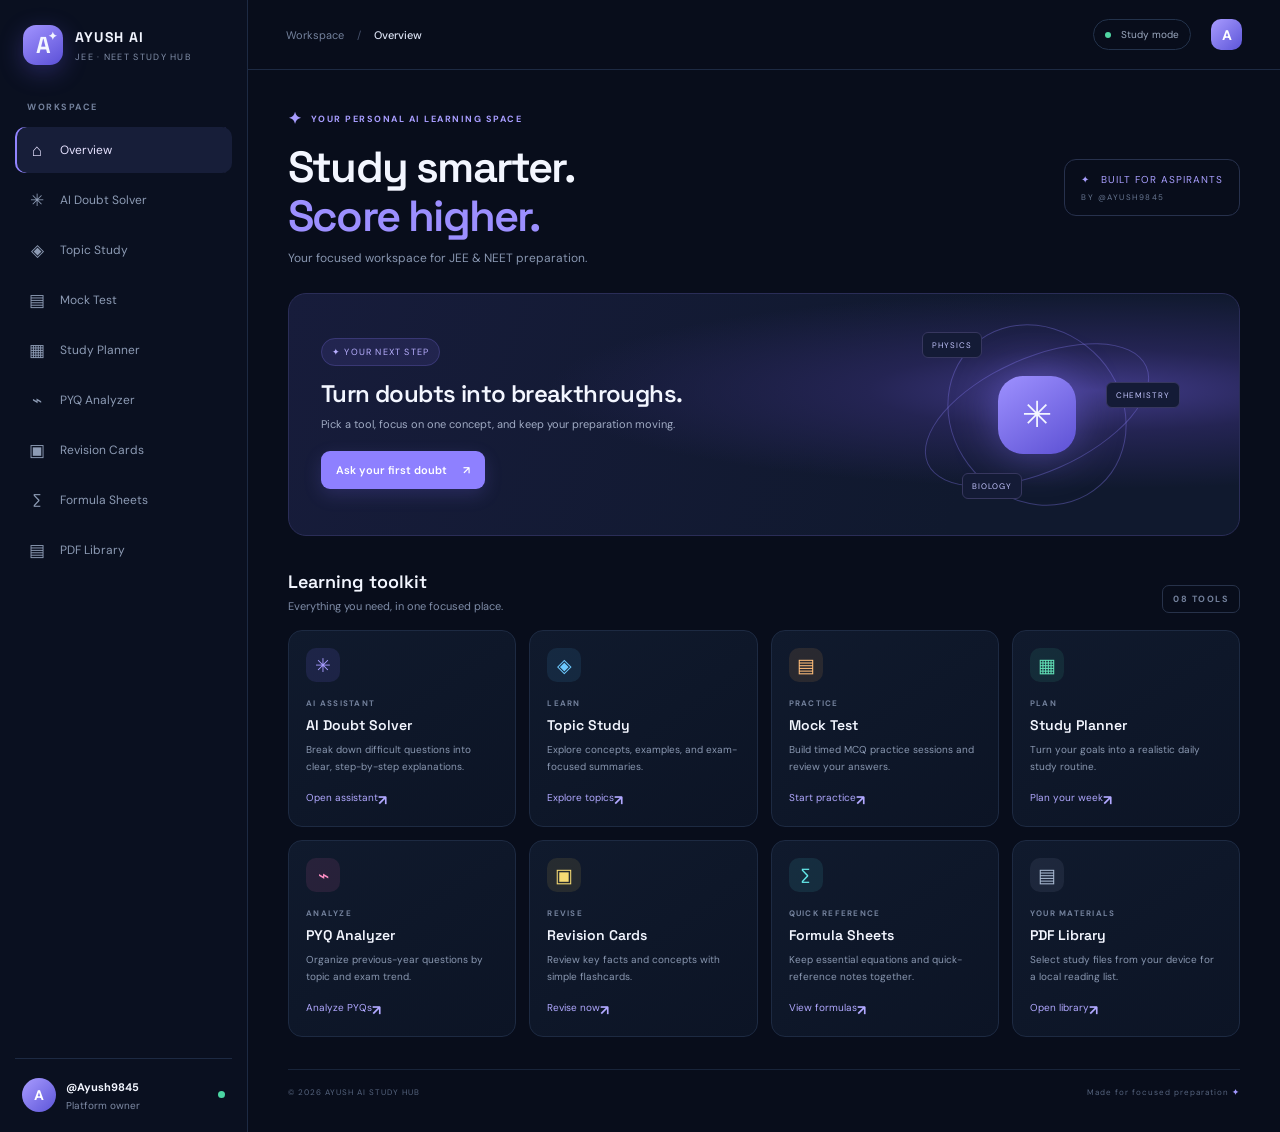
==== commit 8f113055: "Add files via upload" ====
--- a/index.html
+++ b/index.html
@@ -1,111 +1,48 @@
 <!doctype html>
 <html lang="en">
 <head>
-  <meta charset="utf-8">
-  <meta name="viewport" content="width=device-width, initial-scale=1, viewport-fit=cover">
-  <meta name="theme-color" content="#071225">
-  <meta name="description" content="NEET Study Hub — resources, mock tests, planning and progress.">
-  <title>NEET Study Hub | @Ayush9845</title>
-  <link rel="manifest" href="/manifest.webmanifest">
-  <link rel="icon" href="/icon.svg" type="image/svg+xml">
-  <link rel="stylesheet" href="/styles.css">
+<meta charset="utf-8"><meta name="viewport" content="width=device-width, initial-scale=1">
+<meta name="theme-color" content="#080d1b">
+<title>Ayush AI • JEE & NEET Study Hub</title>
+<link rel="stylesheet" href="style.css">
 </head>
 <body>
-  <div class="ambient ambient-a"></div><div class="ambient ambient-b"></div>
-  <header class="topbar">
-    <a class="brand" href="#" aria-label="NEET Study Hub home">
-      <span class="brand-mark">N<span>+</span></span>
-      <span><strong>NEET Study Hub</strong><small>POWERED BY <b>@Ayush9845</b></small></span>
-    </a>
-    <button id="mobileMenu" class="icon-btn mobile-menu" aria-label="Open navigation">☰</button>
-    <nav id="nav" class="nav">
-      <button class="nav-link active" data-view="dashboard">Overview</button>
-      <button class="nav-link" data-view="library">Study Library</button>
-      <button class="nav-link" data-view="tests">Mock Tests</button>
-      <button class="nav-link" data-view="planner">Study Planner</button>
-      <button class="nav-link" data-view="notices">Notices</button>
-    </nav>
-    <div class="top-actions"><span id="userPill" class="user-pill">Guest mode</span><button id="authBtn" class="btn btn-primary btn-sm">Sign in</button></div>
-  </header>
-
-  <main class="shell">
-    <section class="hero panel">
-      <div class="hero-copy">
-        <div class="eyebrow"><span class="live-dot"></span> YOUR NEXT CHAPTER STARTS HERE</div>
-        <h1>Prepare smarter.<br><span>Rise higher.</span></h1>
-        <p>A focused workspace for your NEET journey — study resources, timed practice, daily goals and measurable progress.</p>
-        <div class="hero-actions"><button class="btn btn-primary" data-go="library">Explore library <span>↗</span></button><button class="btn btn-ghost" data-go="tests">Practice a test <span>→</span></button></div>
-        <div class="hero-meta"><span>✦ Physics</span><span>✦ Chemistry</span><span>✦ Biology</span></div>
+<div class="app-shell">
+  <aside class="sidebar" id="sidebar">
+    <a class="brand" href="#"><span class="brand-mark">A<span>✦</span></span><span><b>AYUSH AI</b><small>JEE · NEET STUDY HUB</small></span></a>
+    <div class="side-label">WORKSPACE</div>
+    <button class="nav active" data-view="overview"><span>⌂</span> Overview</button>
+    <button class="nav" data-view="tutor"><span>✳</span> AI Doubt Solver</button>
+    <button class="nav" data-view="topic"><span>◈</span> Topic Study</button>
+    <button class="nav" data-view="mock"><span>▤</span> Mock Test</button>
+    <button class="nav" data-view="planner"><span>▦</span> Study Planner</button>
+    <button class="nav" data-view="pyq"><span>⌁</span> PYQ Analyzer</button>
+    <button class="nav" data-view="flashcards"><span>▣</span> Revision Cards</button>
+    <button class="nav" data-view="formulas"><span>∑</span> Formula Sheets</button>
+    <button class="nav" data-view="library"><span>▤</span> PDF Library</button>
+    <div class="sidebar-bottom"><div class="owner-dot">A</div><div><b>@Ayush9845</b><small>Platform owner</small></div><span class="online-dot"></span></div>
+  </aside>
+  <main class="main">
+    <header class="topbar"><button class="mobile-menu" id="menuBtn" aria-label="Open menu">☰</button><div class="crumb">Workspace <span>/</span> <b id="crumbTitle">Overview</b></div><div class="top-actions"><span class="status"><i></i> Study mode</span><button class="avatar" title="Owner profile">A</button></div></header>
+    <section class="content">
+      <div class="welcome"><div><div class="eyebrow"><span class="spark">✦</span> YOUR PERSONAL AI LEARNING SPACE</div><h1 id="pageTitle">Study smarter.<br><em>Score higher.</em></h1><p class="subhead">Your focused workspace for JEE & NEET preparation.</p></div><div class="date-chip"><span>✦</span> BUILT FOR ASPIRANTS <small>BY @AYUSH9845</small></div></div>
+      <div class="hero-strip"><div class="hero-copy"><span class="mini-pill">✦ YOUR NEXT STEP</span><h2>Turn doubts into breakthroughs.</h2><p>Pick a tool, focus on one concept, and keep your preparation moving.</p><button class="primary" data-go="tutor">Ask your first doubt <span>↗</span></button></div><div class="orbit-art"><div class="orbit o1"></div><div class="orbit o2"></div><div class="orbit-core">✳</div><span class="float-tag tag1">PHYSICS</span><span class="float-tag tag2">CHEMISTRY</span><span class="float-tag tag3">BIOLOGY</span></div></div>
+      <div class="section-heading"><div><h2>Learning toolkit</h2><p>Everything you need, in one focused place.</p></div><span class="count">08 TOOLS</span></div>
+      <div class="tool-grid">
+        <button class="tool-card" data-go="tutor"><span class="tool-icon purple">✳</span><span class="tool-tag">AI ASSISTANT</span><h3>AI Doubt Solver</h3><p>Break down difficult questions into clear, step-by-step explanations.</p><span class="card-link">Open assistant <b>↗</b></span></button>
+        <button class="tool-card" data-go="topic"><span class="tool-icon blue">◈</span><span class="tool-tag">LEARN</span><h3>Topic Study</h3><p>Explore concepts, examples, and exam-focused summaries.</p><span class="card-link">Explore topics <b>↗</b></span></button>
+        <button class="tool-card" data-go="mock"><span class="tool-icon orange">▤</span><span class="tool-tag">PRACTICE</span><h3>Mock Test</h3><p>Build timed MCQ practice sessions and review your answers.</p><span class="card-link">Start practice <b>↗</b></span></button>
+        <button class="tool-card" data-go="planner"><span class="tool-icon green">▦</span><span class="tool-tag">PLAN</span><h3>Study Planner</h3><p>Turn your goals into a realistic daily study routine.</p><span class="card-link">Plan your week <b>↗</b></span></button>
+        <button class="tool-card" data-go="pyq"><span class="tool-icon pink">⌁</span><span class="tool-tag">ANALYZE</span><h3>PYQ Analyzer</h3><p>Organize previous-year questions by topic and exam trend.</p><span class="card-link">Analyze PYQs <b>↗</b></span></button>
+        <button class="tool-card" data-go="flashcards"><span class="tool-icon yellow">▣</span><span class="tool-tag">REVISE</span><h3>Revision Cards</h3><p>Review key facts and concepts with simple flashcards.</p><span class="card-link">Revise now <b>↗</b></span></button>
+        <button class="tool-card" data-go="formulas"><span class="tool-icon teal">∑</span><span class="tool-tag">QUICK REFERENCE</span><h3>Formula Sheets</h3><p>Keep essential equations and quick-reference notes together.</p><span class="card-link">View formulas <b>↗</b></span></button>
+        <button class="tool-card" data-go="library"><span class="tool-icon slate">▤</span><span class="tool-tag">YOUR MATERIALS</span><h3>PDF Library</h3><p>Select study files from your device for a local reading list.</p><span class="card-link">Open library <b>↗</b></span></button>
       </div>
-      <div class="hero-visual">
-        <div class="orbit orbit-one"></div><div class="orbit orbit-two"></div>
-        <div class="core-card"><div class="core-symbol">✦</div><div class="core-label">YOUR GOAL</div><div class="core-number">NEET <span>2027</span></div><div class="core-line"><span></span></div><small>One focused day at a time.</small></div>
-        <div class="float-chip chip-top"><span class="chip-icon blue">↗</span><span><b>Consistency</b><small>beats intensity</small></span></div>
-        <div class="float-chip chip-bottom"><span class="chip-icon violet">✧</span><span><b>Keep going</b><small>your effort counts</small></span></div>
-      </div>
+      <section class="workspace-panel" id="workspacePanel" hidden></section>
+      <footer><span>© 2026 AYUSH AI STUDY HUB</span><span>Made for focused preparation <b>✦</b></span></footer>
     </section>
-
-    <section class="section-head"><div><div class="eyebrow">YOUR WORKSPACE</div><h2>Today at a glance</h2></div><span class="muted" id="todayLabel"></span></section>
-    <section class="stats-grid">
-      <article class="stat-card"><div class="stat-top"><span class="stat-icon blue">◷</span><span class="trend">DAILY GOAL</span></div><div class="stat-value"><span id="studyMinutes">0</span><small>min</small></div><div class="stat-caption">Study time logged today</div><div class="mini-progress"><span id="goalProgress"></span></div></article>
-      <article class="stat-card"><div class="stat-top"><span class="stat-icon purple">◎</span><span class="trend">PRACTICE</span></div><div class="stat-value"><span id="testsTaken">0</span><small>tests</small></div><div class="stat-caption">Practice sessions completed</div><div class="stat-foot">Build accuracy with review</div></article>
-      <article class="stat-card"><div class="stat-top"><span class="stat-icon green">↗</span><span class="trend">ACCURACY</span></div><div class="stat-value"><span id="accuracy">—</span><small id="accuracySuffix"></small></div><div class="stat-caption">Across completed demo tests</div><div class="stat-foot">Review every mistake</div></article>
-      <article class="stat-card"><div class="stat-top"><span class="stat-icon orange">⚑</span><span class="trend">FOCUS</span></div><div class="stat-value"><span id="tasksDone">0</span><small>tasks</small></div><div class="stat-caption">Planner tasks completed</div><div class="stat-foot">Small wins add up</div></article>
-    </section>
-
-    <section class="content-grid">
-      <article class="panel main-panel">
-        <div class="panel-heading"><div><div class="eyebrow">QUICK ACCESS</div><h2>Pick up where you left off</h2></div><button class="text-btn" data-go="library">All resources ↗</button></div>
-        <div class="subject-grid">
-          <button class="subject-card physics" data-subject="Physics"><span class="subject-glyph">ϟ</span><span><b>Physics</b><small>Concepts & numericals</small></span><span class="subject-arrow">↗</span></button>
-          <button class="subject-card chemistry" data-subject="Chemistry"><span class="subject-glyph">⚗</span><span><b>Chemistry</b><small>Reactions & revision</small></span><span class="subject-arrow">↗</span></button>
-          <button class="subject-card biology" data-subject="Biology"><span class="subject-glyph">⌬</span><span><b>Biology</b><small>NCERT & diagrams</small></span><span class="subject-arrow">↗</span></button>
-        </div>
-        <div class="panel-heading lower-heading"><div><div class="eyebrow">RECENT RESOURCES</div><h2>Continue learning</h2></div></div>
-        <div id="recentResources" class="resource-list"></div>
-      </article>
-      <aside class="side-stack">
-        <article class="panel focus-panel"><div class="panel-heading"><div><div class="eyebrow">STAY ON TRACK</div><h2>Daily focus</h2></div><span class="sparkle">✦</span></div><p class="muted">Set a realistic target and protect your study time.</p><div class="goal-number"><strong id="goalText">120</strong><span>minutes / day</span></div><input id="goalSlider" type="range" min="30" max="360" step="15" value="120" aria-label="Daily study goal"><div class="range-labels"><span>30 min</span><span>6 hours</span></div><button id="saveGoal" class="btn btn-secondary full">Save daily goal</button><div class="focus-tip"><span>✧</span><span><b>Focus tip</b><small>Try 45 minutes of focused study, then take a short break.</small></span></div></article>
-        <article class="panel notice-panel"><div class="panel-heading"><div><div class="eyebrow">BULLETIN</div><h2>Latest notices</h2></div><button class="text-btn" data-go="notices">View all</button></div><div id="noticePreview"></div></article>
-      </aside>
-    </section>
-
-    <section id="view-library" class="view-section hidden">
-      <div class="section-head"><div><div class="eyebrow">LEARN AT YOUR PACE</div><h2>Study library</h2><p class="muted">Browse authorized notes, books and lecture resources.</p></div><button id="adminUploadBtn" class="btn btn-secondary hidden">＋ Add resource</button></div>
-      <div class="filter-bar"><label class="searchbox"><span>⌕</span><input id="resourceSearch" placeholder="Search resources..." type="search"></label><select id="subjectFilter" aria-label="Filter by subject"><option value="all">All subjects</option><option>Physics</option><option>Chemistry</option><option>Biology</option><option>General</option></select><select id="typeFilter" aria-label="Filter by type"><option value="all">All formats</option><option value="pdf">PDF</option><option value="epub">EPUB</option><option value="video">Video</option><option value="link">Link</option></select></div>
-      <div id="libraryGrid" class="library-grid"></div>
-      <div id="emptyLibrary" class="empty-state hidden"><span>⌕</span><h3>No resources found</h3><p>Try another search or filter. Owner-uploaded resources will appear here.</p></div>
-    </section>
-
-    <section id="view-tests" class="view-section hidden">
-      <div class="section-head"><div><div class="eyebrow">PRACTICE WITH PURPOSE</div><h2>Mock test centre</h2><p class="muted">Start with the included sample quiz. Add your own question bank as you grow.</p></div></div>
-      <div class="test-layout"><article class="panel test-intro"><div class="test-emblem">✦</div><div class="eyebrow">QUICK PRACTICE</div><h2>NEET warm-up</h2><p class="muted">A short sample set to demonstrate question navigation, scoring and answer review.</p><div class="test-facts"><span>◷ <b>5 questions</b></span><span>◎ <b>Mixed subjects</b></span><span>✓ <b>Instant review</b></span></div><button id="startTest" class="btn btn-primary">Start practice test →</button><p class="fine-print">Sample questions are illustrative, not an official NEET paper.</p></article><article class="panel test-history"><div class="panel-heading"><div><div class="eyebrow">YOUR ACTIVITY</div><h2>Recent attempts</h2></div></div><div id="testHistory"></div></article></div>
-      <div id="quizPanel" class="panel quiz-panel hidden"></div>
-    </section>
-
-    <section id="view-planner" class="view-section hidden">
-      <div class="section-head"><div><div class="eyebrow">MAKE IT HAPPEN</div><h2>Study planner</h2><p class="muted">Plan the next action, then mark it done.</p></div></div>
-      <div class="planner-layout"><article class="panel"><div class="panel-heading"><div><div class="eyebrow">TODAY'S PLAN</div><h2>Your task list</h2></div><span id="taskCount" class="user-pill">0 tasks</span></div><form id="taskForm" class="task-form"><input id="taskInput" required maxlength="120" placeholder="e.g. Revise human physiology"><select id="taskSubject"><option>Biology</option><option>Physics</option><option>Chemistry</option><option>General</option></select><button class="btn btn-primary" type="submit">Add task</button></form><div id="taskList" class="task-list"></div></article><article class="panel analytics-panel"><div class="eyebrow">YOUR CONSISTENCY</div><h2>Study activity</h2><p class="muted">Your saved study minutes and completed tasks.</p><div id="activityBars" class="activity-bars"></div><div class="analytics-note"><span class="stat-icon blue">↗</span><span><b>Progress over perfection</b><small>Your progress is saved on this device until you sign in to sync it.</small></span></div><form id="logStudyForm" class="log-form"><label for="logMinutes">Log a study session</label><div><input id="logMinutes" type="number" min="5" max="600" value="45" required><span>minutes</span><button class="btn btn-secondary" type="submit">Add session</button></div></form></article></div>
-    </section>
-
-    <section id="view-notices" class="view-section hidden">
-      <div class="section-head"><div><div class="eyebrow">STAY INFORMED</div><h2>Announcements & notices</h2><p class="muted">Updates for the NEET Study Hub community.</p></div><button id="adminNoticeBtn" class="btn btn-secondary hidden">＋ Post notice</button></div>
-      <div id="noticeList" class="notice-list"></div>
-    </section>
-
-    <section id="view-admin" class="view-section hidden">
-      <div class="section-head"><div><div class="eyebrow">OWNER WORKSPACE</div><h2>Manage your hub</h2><p class="muted">Only the authenticated owner can publish resources and notices.</p></div><span class="owner-badge">● OWNER</span></div>
-      <div class="admin-grid">
-        <article class="panel"><div class="eyebrow">LIBRARY MANAGEMENT</div><h2>Publish a resource</h2><form id="uploadForm" class="stack-form"><label>Resource title<input name="title" required maxlength="140" placeholder="e.g. Cell Biology revision notes"></label><label>Subject<select name="subject"><option>Biology</option><option>Physics</option><option>Chemistry</option><option>General</option></select></label><label>Format<select name="type" id="uploadType"><option value="pdf">PDF file</option><option value="epub">EPUB file</option><option value="video">Video file (or use link below)</option><option value="link">External video/resource link</option></select></label><label id="fileLabel">Choose file<input name="file" id="resourceFile" type="file" accept=".pdf,.epub,video/*"></label><label id="urlLabel" class="hidden">Resource URL<input name="url" type="url" placeholder="https://..."></label><label>Description<textarea name="description" rows="3" maxlength="400" placeholder="What will students learn?"></textarea></label><button class="btn btn-primary" type="submit">Publish resource</button><p class="fine-print">Uploads require Cloudflare R2 setup. Use only content you own or have permission to share.</p></form></article>
-        <article class="panel"><div class="eyebrow">COMMUNITY UPDATES</div><h2>Post an announcement</h2><form id="noticeForm" class="stack-form"><label>Headline<input name="title" required maxlength="140" placeholder="e.g. New Biology notes added"></label><label>Message<textarea name="body" required rows="4" maxlength="1200" placeholder="Write your announcement..."></textarea></label><button class="btn btn-secondary" type="submit">Publish notice</button></form><div class="admin-warning"><b>Setup required</b><p>For real accounts and cloud uploads, configure D1, R2 and the secrets described in README.md. The frontend alone is not a secure authentication system.</p></div></article>
-      </div>
-    </section>
-
-    <footer class="footer"><a class="brand footer-brand" href="#"><span class="brand-mark">N<span>+</span></span><span><strong>NEET Study Hub</strong><small>BY <b>@Ayush9845</b></small></span></a><span>Built for focused preparation · Keep learning, keep rising.</span><button id="footerAdmin" class="text-btn">Owner access</button></footer>
   </main>
-
-  <div id="authModal" class="modal hidden" role="dialog" aria-modal="true" aria-labelledby="authTitle"><div class="modal-backdrop" data-close-modal></div><div class="modal-card"><button class="modal-close" data-close-modal aria-label="Close">×</button><div class="eyebrow">YOUR STUDY SPACE</div><h2 id="authTitle">Welcome back</h2><p class="muted">Sign in to sync progress and access your account.</p><div class="auth-tabs"><button class="auth-tab active" data-auth-mode="login">Sign in</button><button class="auth-tab" data-auth-mode="register">Create student account</button><button class="auth-tab" data-auth-mode="owner">Owner setup</button></div><form id="authForm" class="stack-form"><label id="nameField" class="hidden">Display name<input name="name" maxlength="80" placeholder="Your name"></label><label>Email<input name="email" type="email" required autocomplete="email" placeholder="you@example.com"></label><label>Password<input name="password" type="password" required minlength="10" autocomplete="current-password" placeholder="At least 10 characters"></label><label id="setupSecretField" class="hidden">Owner setup secret<input name="setupSecret" type="password" autocomplete="off" placeholder="Cloudflare secret"></label><button id="authSubmit" class="btn btn-primary full" type="submit">Sign in</button><p id="authMessage" class="form-message" aria-live="polite"></p><p class="fine-print">Student accounts require backend setup. Never share your password or owner setup secret.</p></form></div></div>
-  <div id="toast" class="toast" role="status" aria-live="polite"></div>
-  <script src="/app.js" defer></script>
-</body>
-</html>+</div>
+<div class="toast" id="toast" role="status"></div>
+<script src="app.js"></script>
+</body></html>
--- a/style.css
+++ b/style.css
@@ -0,0 +1,4 @@
+@import url('https://fonts.googleapis.com/css2?family=DM+Sans:wght@400;500;600;700&family=Space+Grotesk:wght@400;500;600;700&display=swap');
+:root{--bg:#080d1b;--panel:#0e1628;--panel2:#111c31;--line:#1d2a43;--text:#f3f6ff;--muted:#8c9ab4;--purple:#8b7cff;--cyan:#66d9f2}
+*{box-sizing:border-box}body{margin:0;background:var(--bg);color:var(--text);font-family:'DM Sans',sans-serif;font-size:14px}button,input,textarea,select{font:inherit}button{cursor:pointer}.app-shell{min-height:100vh;display:flex}.sidebar{width:248px;flex-shrink:0;border-right:1px solid var(--line);background:#0a1020;padding:25px 15px 18px;display:flex;flex-direction:column;min-height:100vh}.brand{display:flex;align-items:center;gap:12px;text-decoration:none;color:var(--text);padding:0 8px 36px}.brand-mark{width:40px;height:40px;border-radius:13px;background:linear-gradient(145deg,#a294ff,#5b50d7);display:grid;place-items:center;font:700 23px 'Space Grotesk';box-shadow:0 7px 24px #6d5df54a;position:relative}.brand-mark span{position:absolute;font-size:11px;right:6px;top:4px}.brand b{font:700 14px 'Space Grotesk';letter-spacing:1.2px;display:block}.brand small{display:block;color:#8390aa;font-size:9px;letter-spacing:1.3px;margin-top:5px}.side-label,.tool-tag,.eyebrow,.count{font-size:9px;letter-spacing:1.5px;color:#73819c;font-weight:700}.side-label{padding:0 12px 12px}.nav{border:0;background:transparent;color:#8d9bb4;text-align:left;padding:12px;border-radius:10px;display:flex;gap:13px;align-items:center;margin:2px 0;font-size:12px;transition:.2s}.nav span{font-size:17px;width:20px;text-align:center}.nav:hover,.nav.active{background:#171e39;color:#e6e2ff}.nav.active{box-shadow:inset 2px 0 #9284ff}.sidebar-bottom{margin-top:auto;border-top:1px solid var(--line);padding:18px 7px 2px;display:flex;align-items:center;gap:10px}.owner-dot,.avatar{background:linear-gradient(135deg,#a99cff,#5c55d8);border:0;color:white;display:grid;place-items:center;font-weight:700}.owner-dot{width:34px;height:34px;border-radius:50%}.sidebar-bottom b{font-size:11px}.sidebar-bottom small{display:block;color:#7f8ba5;font-size:10px;margin-top:4px}.online-dot{width:7px;height:7px;border-radius:50%;background:#4bd6a3;margin-left:auto}.main{flex:1;min-width:0}.topbar{height:70px;border-bottom:1px solid var(--line);display:flex;align-items:center;justify-content:space-between;padding:0 38px}.crumb{font-size:11px;color:#74829d}.crumb span{margin:0 10px;color:#46516b}.crumb b{color:#dce3f4;font-weight:500}.top-actions{display:flex;gap:20px;align-items:center}.status{font-size:10px;color:#9daac0;border:1px solid #23324b;border-radius:30px;padding:8px 11px}.status i{display:inline-block;width:6px;height:6px;border-radius:50%;background:#50d5a2;margin-right:7px}.avatar{width:31px;height:31px;border-radius:10px}.mobile-menu{display:none;background:none;border:0;color:white}.content{max-width:1350px;margin:auto;padding:38px 40px 18px}.welcome{display:flex;justify-content:space-between;align-items:center;gap:20px;margin-bottom:27px}.eyebrow{color:#a89dff;display:flex;gap:8px;align-items:center}.spark{font-size:16px}h1,h2,h3,p{margin-top:0}h1{font:600 clamp(32px,3.4vw,47px)/1.13 'Space Grotesk';letter-spacing:-1.8px;margin:14px 0 9px}h1 em{font-style:normal;color:#9c8fff}.subhead{color:#8896b0;font-size:12px;margin:0}.date-chip{border:1px solid #27314d;border-radius:12px;padding:13px 16px;color:#a99fff;font-size:10px;letter-spacing:1px;white-space:nowrap}.date-chip span{margin-right:7px}.date-chip small{display:block;color:#687792;font-size:8px;margin-top:6px;letter-spacing:1.5px}.hero-strip{min-height:224px;background:radial-gradient(ellipse at 85% 40%,#403a87 0%,#242453 20%,transparent 48%),linear-gradient(110deg,#171c3b,#10192e 72%);border:1px solid #2a2d57;border-radius:18px;padding:28px 32px;display:flex;align-items:center;justify-content:space-between;overflow:hidden;position:relative}.hero-copy{max-width:480px;position:relative;z-index:1}.mini-pill{font-size:9px;letter-spacing:1.2px;color:#b9b0ff;background:#7c70ff1c;border:1px solid #6e64c94d;border-radius:20px;padding:7px 10px}.hero-copy h2{font:600 24px 'Space Grotesk';margin:19px 0 8px;letter-spacing:-.6px}.hero-copy p{color:#a0abc4;font-size:11px;margin-bottom:20px}.primary{background:#8e80ff;color:white;border:0;border-radius:9px;padding:12px 15px;font-weight:600;font-size:11px;box-shadow:0 6px 18px #8070ff30}.primary span{margin-left:13px}.orbit-art{width:270px;height:185px;position:relative;flex-shrink:0;margin-right:35px}.orbit{position:absolute;border:1px solid #8e82ff55;border-radius:50%;transform:rotate(-24deg);top:50%;left:50%;translate:-50% -50%}.o1{width:240px;height:115px}.o2{width:190px;height:170px;transform:rotate(48deg)}.orbit-core{position:absolute;left:50%;top:50%;translate:-50% -50%;width:78px;height:78px;border-radius:25px;display:grid;place-items:center;background:linear-gradient(145deg,#9e91ff,#5d51d4);font-size:36px;box-shadow:0 0 45px #8776ff75}.float-tag{position:absolute;background:#141b36;border:1px solid #37375f;color:#c4c6ff;border-radius:6px;padding:7px 9px;font-size:8px;letter-spacing:1px}.tag1{top:10px;left:20px}.tag2{right:-8px;top:60px}.tag3{bottom:8px;left:60px}.section-heading{display:flex;justify-content:space-between;align-items:end;margin:34px 0 17px}.section-heading h2{font:600 18px 'Space Grotesk';margin:0 0 6px}.section-heading p{font-size:11px;color:#7f8da8;margin:0}.count{border:1px solid #27324a;padding:7px 10px;border-radius:7px}.tool-grid{display:grid;grid-template-columns:repeat(4,minmax(0,1fr));gap:13px}.tool-card{background:linear-gradient(145deg,#101a2d,#0c1425);border:1px solid #1d2a42;border-radius:14px;padding:17px;text-align:left;color:var(--text);min-height:190px;transition:transform .2s,border-color .2s;display:flex;flex-direction:column}.tool-card:hover{transform:translateY(-3px);border-color:#655bd2}.tool-icon{height:34px;width:34px;display:grid;place-items:center;border-radius:10px;font-size:19px;margin-bottom:16px}.purple{background:#8274ff20;color:#a79cff}.blue{background:#52b7f41a;color:#6dcaff}.orange{background:#ffad541c;color:#ffbd79}.green{background:#48d5a41a;color:#62e1b7}.pink{background:#ff6bb41a;color:#ff8fc5}.yellow{background:#f4cf501a;color:#f7db74}.teal{background:#4de2e21a;color:#64e9e9}.slate{background:#9baac21a;color:#a8b9d2}.tool-tag{font-size:8px;letter-spacing:1.25px}.tool-card h3{font:600 14px 'Space Grotesk';margin:8px 0}.tool-card p{font-size:10px;line-height:1.65;color:#8997b0;margin-bottom:16px}.card-link{font-size:10px;color:#b1a8ff;margin-top:auto}.card-link b{float:right;font-size:14px}.workspace-panel{margin-top:22px;background:#101a2d;border:1px solid #26324c;border-radius:15px;padding:24px}.workspace-panel h2{font:600 20px 'Space Grotesk'}.workspace-panel p{color:#9aa7bf;font-size:12px;line-height:1.7}.workspace-panel textarea,.workspace-panel input,.workspace-panel select{width:100%;background:#080f1e;border:1px solid #2a3853;border-radius:9px;color:white;padding:12px;outline:none;margin:7px 0 12px}.workspace-panel textarea{min-height:100px;resize:vertical}.workspace-panel label{display:block;color:#b7c1d5;font-size:11px}.workspace-panel .result{padding:14px;border:1px solid #2c3b56;border-radius:9px;background:#0b1323;margin-top:14px;white-space:pre-wrap;color:#d4dcf0;line-height:1.7;font-size:12px}.workspace-panel .hint{font-size:10px;color:#7786a2}footer{display:flex;justify-content:space-between;margin-top:32px;padding:17px 0;color:#56647e;font-size:8px;letter-spacing:1px;border-top:1px solid #18243a}footer b{color:#a399ff}.toast{position:fixed;bottom:22px;left:50%;translate:-50% 20px;opacity:0;background:#1d2940;border:1px solid #3c4d6c;color:#e9efff;padding:12px 16px;border-radius:10px;font-size:12px;transition:.25s;pointer-events:none}.toast.show{opacity:1;translate:-50% 0}
+@media(max-width:1100px){.tool-grid{grid-template-columns:repeat(2,minmax(0,1fr))}.content{padding:30px 24px}.topbar{padding:0 24px}.orbit-art{margin-right:0;scale:.85}}@media(max-width:700px){.sidebar{position:fixed;z-index:5;left:-260px;top:0;transition:left .25s;box-shadow:15px 0 40px #0008}.sidebar.open{left:0}.mobile-menu{display:block;font-size:20px;margin-right:12px}.topbar{height:60px;padding:0 16px;justify-content:flex-start}.crumb{flex:1}.top-actions{gap:8px}.status{display:none}.content{padding:25px 15px 15px}.welcome{align-items:flex-start}.date-chip{display:none}h1{font-size:36px}.hero-strip{padding:24px 20px;min-height:220px}.hero-copy h2{font-size:21px}.orbit-art{position:absolute;right:-100px;opacity:.28}.tool-grid{gap:9px}.tool-card{padding:14px;min-height:190px}.tool-card p{font-size:10px}.section-heading{margin-top:28px}.section-heading h2{font-size:17px}footer{gap:10px;font-size:7px}.workspace-panel{padding:17px}}
